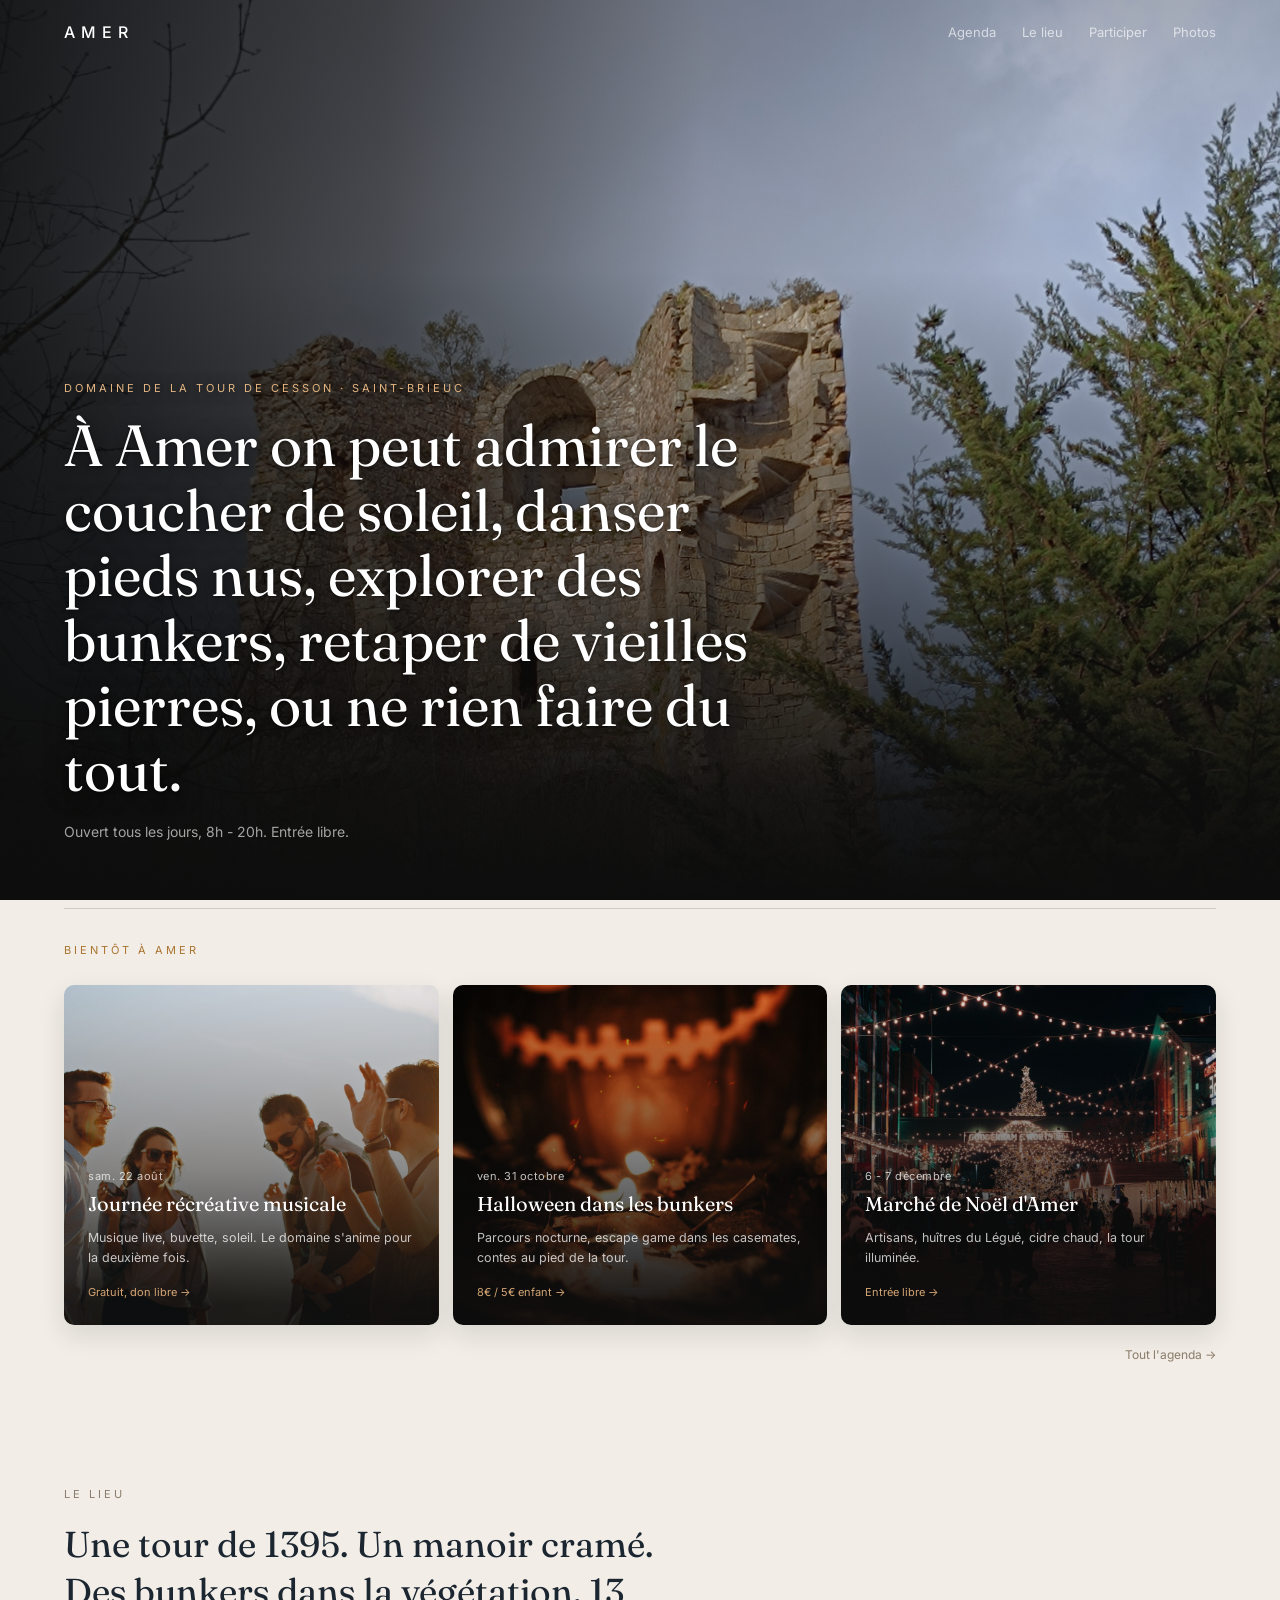
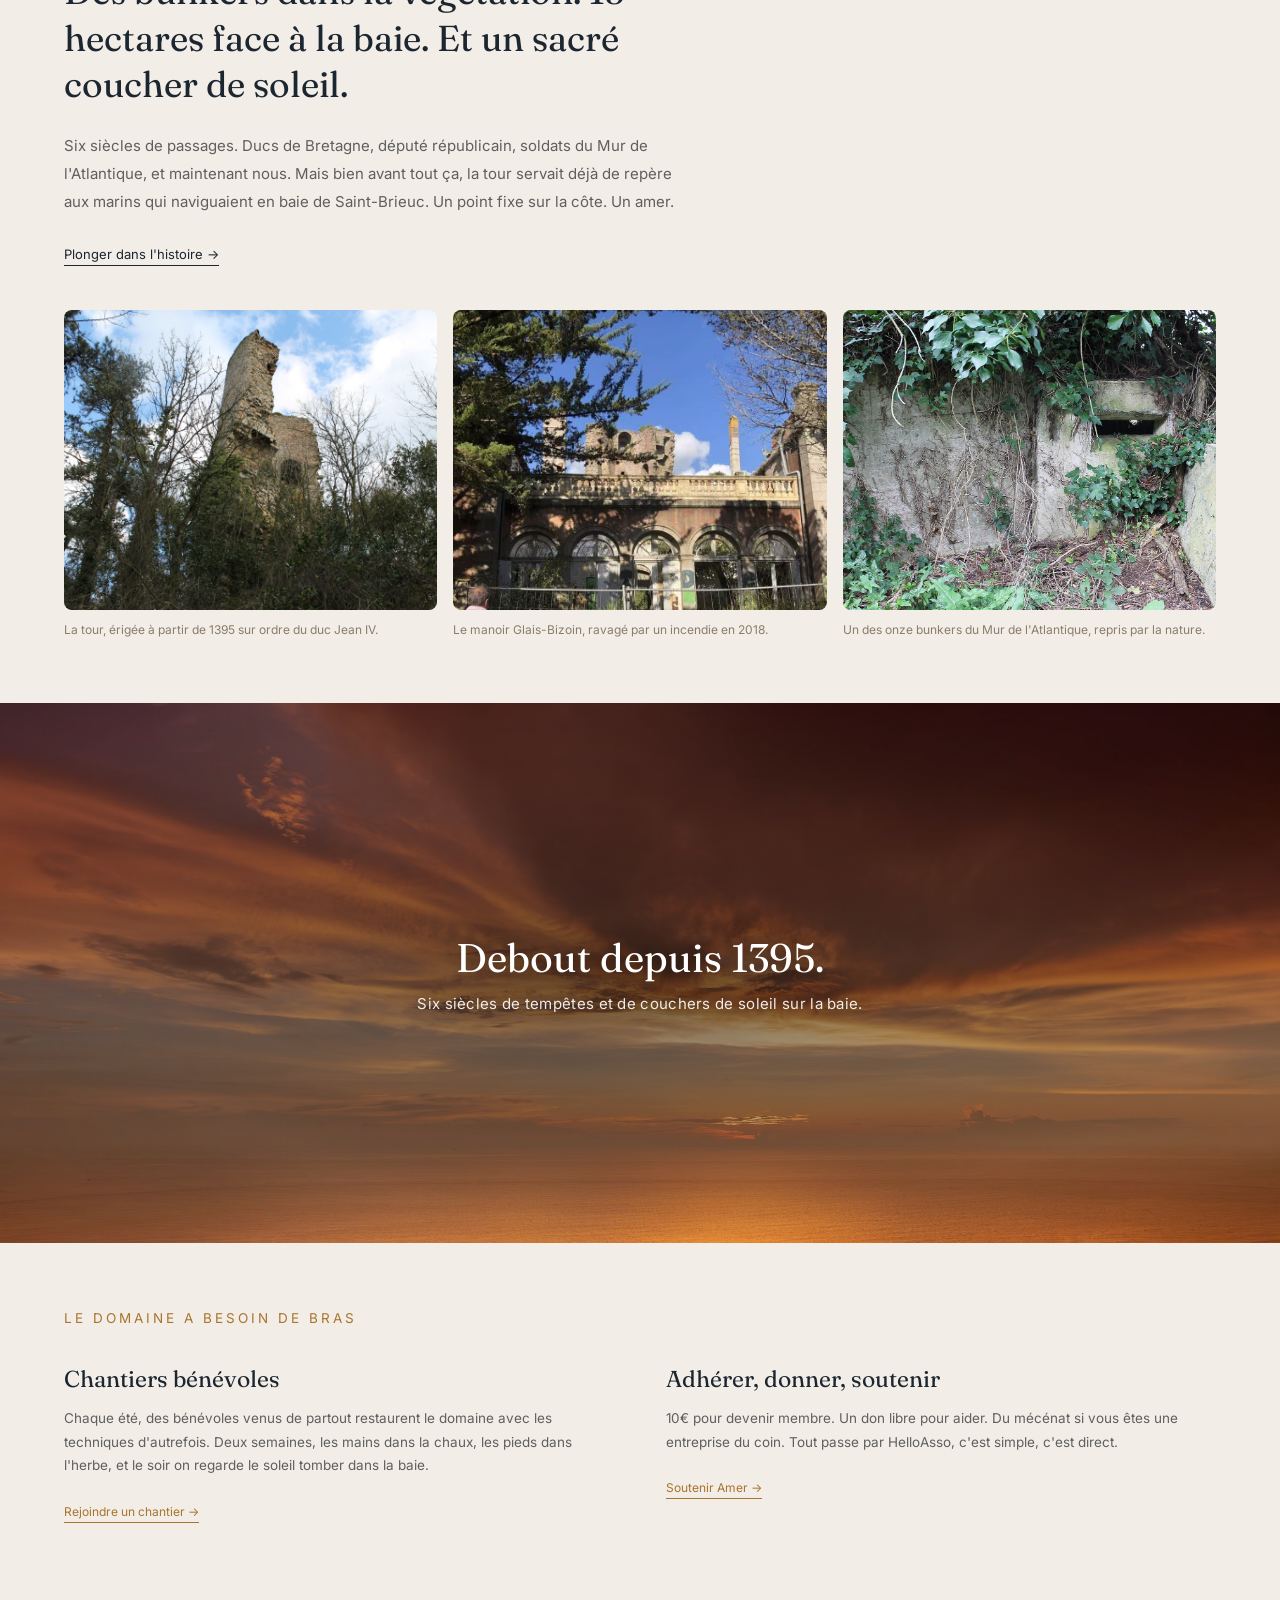
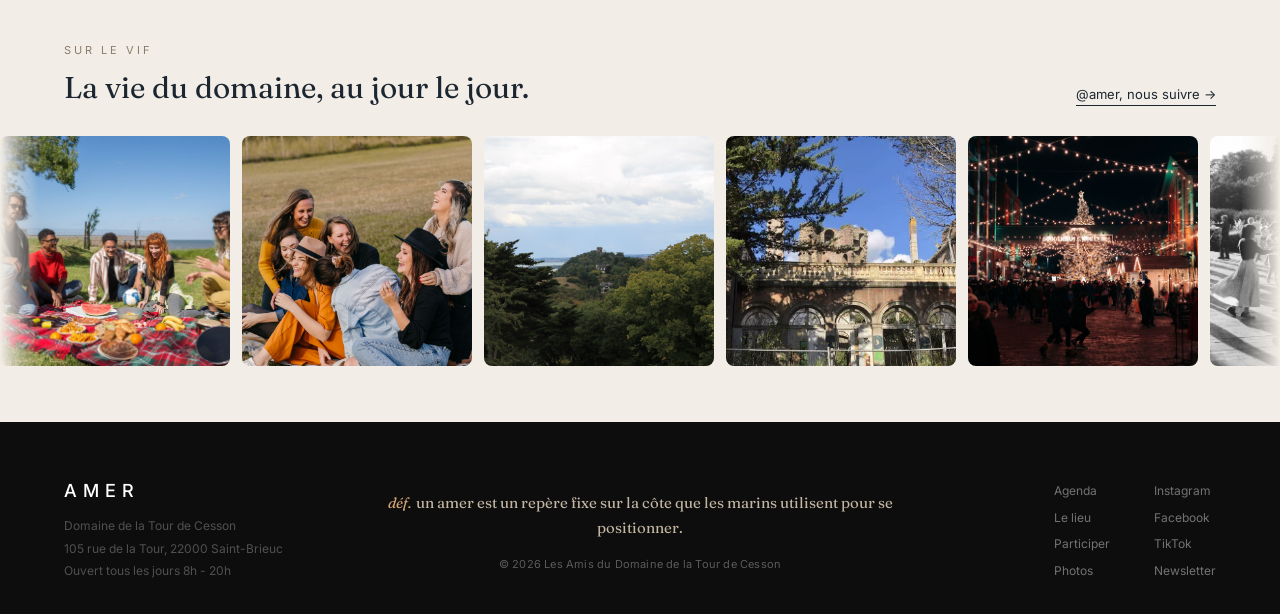
==== index.html @ a5d761ca "Ajoute les images manquantes et cale l'agenda sur des dates a venir (demo)" ====
<!DOCTYPE html>
<html lang="fr">
<head>
<meta charset="utf-8">
<meta name="viewport" content="width=device-width, initial-scale=1">
<title>AMER · Domaine de la Tour de Cesson, Saint-Brieuc</title>
<meta name="description" content="Une tour de 1395, un manoir cramé, des bunkers dans la végétation, 13 hectares face à la baie de Saint-Brieuc. Amer, un repère pour la baie.">
<link rel="icon" href="data:,">
<link rel="preconnect" href="https://fonts.googleapis.com">
<link rel="preconnect" href="https://fonts.gstatic.com" crossorigin>
<link href="https://fonts.googleapis.com/css2?family=Fraunces:ital,opsz,wght@0,9..144,300..600;1,9..144,300..400&family=Inter:wght@300;400;500;600&display=swap" rel="stylesheet">

<!--
  Maquette AMER, page d'accueil. V4 : direction plus lumineuse et accueillante.
  Hero et footer restent sombres pour garder le punch ; l'agenda et la section
  participer basculent en fond crème. Photos réchauffées (soleil, ciel bleu, gens).

  IMAGES DU LIEU : photos libres de Wikimedia Commons (categories "Tour de Cesson" /
  "Manoir de la Tour de Cesson"), majoritairement CC BY-SA. A crediter ou a remplacer
  par les photos propres de l'association pour la mise en production.
  Fichiers du lieu : cand07 (hero, tour au soleil), cand01 + teuf + bunker-ext
  (triptyque), cand-rohannech (vue du domaine, carrousel). Panorama : pano-c
  (Pexels, placeholder coucher de soleil, a remplacer par la vue drone du domaine).

  IMAGES D'AMBIANCE / GENS : photos Pexels (licence libre, usage commercial autorise,
  sans attribution obligatoire), PLACEHOLDERS a remplacer par les vraies photos du
  domaine (shoot du 19 juillet). fete-openair (journee musicale), pique-nique-baie +
  amis-ete (carrousel), halloween1 (citrouille), noel2 (marche de Noel).
-->

<style>
  :root{
    --font-sans:'Inter',system-ui,-apple-system,'Segoe UI',Roboto,sans-serif;
    --font-voice:'Fraunces','Iowan Old Style',Georgia,serif;
    --ink:#0D0D0D;
    --sand:#F2EDE6;
    --night:#1B2631;
    --amber:#D4A574;
    --amber-ink:#A9742F;   /* amber lisible sur fond clair */
    --stone:#8B7D6B;
  }
  *{box-sizing:border-box;}
  html{scroll-behavior:smooth;}
  body{
    margin:0;
    background:var(--ink);
    color:#fff;
    font-family:var(--font-sans);
    font-weight:400;
    -webkit-font-smoothing:antialiased;
    text-rendering:optimizeLegibility;
  }
  img{display:block;max-width:100%;}
  a{color:inherit;text-decoration:none;}
  .wrap{width:100%;}
  .eyebrow{font-size:11px;letter-spacing:3px;text-transform:uppercase;margin:0;}
  .voice{font-family:var(--font-voice);font-weight:400;}

  /* ---------- HERO ---------- */
  .hero{
    position:relative;
    min-height:100vh;
    min-height:100svh;
    display:flex;
    flex-direction:column;
    background-size:cover;
    background-position:center 35%;
    background-image:
      linear-gradient(to right, rgba(13,13,13,.9) 0%, rgba(13,13,13,.6) 30%, rgba(13,13,13,.12) 55%, rgba(13,13,13,0) 80%),
      linear-gradient(to bottom, rgba(13,13,13,.3) 0%, rgba(13,13,13,.1) 30%, rgba(13,13,13,.48) 62%, rgba(13,13,13,.92) 88%, #0D0D0D 100%),
      url('images/cand07.jpg');
  }
  .topbar{
    position:relative;z-index:3;
    display:flex;justify-content:space-between;align-items:center;
    padding:22px 5vw;width:100%;
  }
  .brand{font-size:16px;font-weight:500;letter-spacing:6px;color:#fff;}
  .topbar nav{display:flex;gap:26px;font-size:13px;}
  .topbar nav a{color:rgba(255,255,255,.65);transition:color .2s;}
  .topbar nav a:hover{color:#fff;}
  .hero-content{position:relative;z-index:3;margin-top:auto;width:100%;padding:0 5vw 60px;}
  .hero-content .inner{max-width:920px;margin:0;}
  .hero-content .eyebrow{color:#E3B582;margin-bottom:18px;text-shadow:0 1px 14px rgba(0,0,0,.75);}
  .hero-content h1{
    font-family:var(--font-voice);font-weight:400;
    font-size:clamp(30px,4.6vw,58px);line-height:1.12;
    margin:0 0 20px;max-width:760px;color:#fff;
    text-shadow:0 2px 22px rgba(0,0,0,.6), 0 1px 3px rgba(0,0,0,.45);
  }
  .hero-content .sub{font-size:14px;color:rgba(255,255,255,.62);margin:0;}

  /* ---------- ARROW ---------- */
  .arw{font-style:normal;}

  /* ---------- SECTIONS ---------- */
  section{padding:0;}
  .pad{padding:64px 5vw;}
  .lbl-amber{color:var(--amber-ink);}
  .lbl-stone{color:var(--stone);}

  /* ---------- EVENTS (fond crème) ---------- */
  .events{background:var(--sand);color:var(--night);padding:8px 5vw 60px;}
  .events .top{border-top:1px solid rgba(27,38,49,.16);padding-top:34px;margin-bottom:28px;}
  .events-grid{display:grid;grid-template-columns:repeat(3,1fr);gap:14px;}
  .ev{
    position:relative;min-height:340px;border-radius:10px;overflow:hidden;
    display:flex;flex-direction:column;justify-content:flex-end;
    padding:26px 24px;color:#fff;
    background-size:cover;background-position:center;
    box-shadow:0 10px 26px rgba(27,38,49,.12);
    transition:transform .45s cubic-bezier(.19,1,.22,1), box-shadow .45s;
  }
  .ev:hover{transform:translateY(-5px);box-shadow:0 20px 44px rgba(27,38,49,.28);}
  .ev .date{font-size:11px;color:rgba(255,255,255,.75);letter-spacing:.5px;}
  .ev h3{font-family:var(--font-voice);font-weight:400;font-size:20px;line-height:1.25;margin:8px 0 12px;}
  .ev p{font-size:12.5px;color:rgba(255,255,255,.75);line-height:1.65;margin:0 0 16px;}
  .ev .price{font-size:11px;color:var(--amber);}
  .events .more{text-align:right;margin-top:18px;}
  .events .more a{font-size:12px;color:var(--stone);transition:color .2s;}
  .events .more a:hover{color:var(--night);}

  /* ---------- LE LIEU ---------- */
  .lieu{background:var(--sand);color:var(--night);}
  .lieu .eyebrow{color:var(--stone);margin-bottom:20px;}
  .lieu h2{font-family:var(--font-voice);font-weight:400;font-size:clamp(24px,3.2vw,36px);line-height:1.3;margin:0 0 24px;max-width:640px;color:var(--night);}
  .lieu .lede{font-size:15px;color:#5f5f5f;line-height:1.85;margin:0 0 28px;max-width:620px;}
  .ink-link{display:inline-block;font-size:13px;color:var(--night);border-bottom:1px solid var(--night);padding-bottom:3px;transition:opacity .2s;}
  .ink-link:hover{opacity:.6;}
  .trip{display:grid;grid-template-columns:repeat(3,1fr);gap:16px;margin-top:44px;}
  .trip figure{margin:0;}
  .figframe{overflow:hidden;border-radius:8px;}
  .trip img{width:100%;height:300px;object-fit:cover;transition:transform .6s cubic-bezier(.19,1,.22,1);}
  .trip figure:hover img{transform:scale(1.04);}
  .trip figcaption{font-size:12px;color:var(--stone);margin-top:11px;line-height:1.5;}

  /* ---------- PANORAMA ---------- */
  .pano{position:relative;background:#10171d;margin:0;}
  .pano img{display:block;width:100%;height:clamp(300px,46vw,540px);object-fit:cover;object-position:center 50%;}
  .pano figcaption{
    position:absolute;inset:0;display:flex;flex-direction:column;
    align-items:center;justify-content:center;text-align:center;padding:24px;
    background:radial-gradient(ellipse at center, rgba(13,13,13,.55) 0%, rgba(13,13,13,.22) 55%, rgba(13,13,13,0) 82%);
  }
  .pano figcaption .big{
    font-family:var(--font-voice);font-weight:400;
    font-size:clamp(22px,3.4vw,40px);color:#fff;margin:0;line-height:1.2;
    text-shadow:0 2px 26px rgba(0,0,0,.7);
  }
  .pano figcaption .small{
    font-size:clamp(12px,1.5vw,15px);color:rgba(255,255,255,.9);margin:12px 0 0;
    letter-spacing:.3px;text-shadow:0 1px 14px rgba(0,0,0,.75);
  }

  /* ---------- PARTICIPER (fond crème) ---------- */
  .participer{
    background:var(--sand);
    color:var(--night);
  }
  .participer .eyebrow{color:var(--amber-ink);margin-bottom:8px;}
  .participer-grid{display:grid;grid-template-columns:1fr 1fr;gap:52px;margin-top:34px;}
  .participer h3{font-family:var(--font-voice);font-weight:400;font-size:23px;margin:0 0 14px;color:var(--night);}
  .participer p{font-size:13.5px;color:#5f5f5f;line-height:1.75;margin:0 0 22px;}
  .amber-link{display:inline-block;font-size:12px;color:var(--amber-ink);border-bottom:1px solid var(--amber-ink);padding-bottom:3px;transition:opacity .2s;}
  .amber-link:hover{opacity:.65;}

  /* ---------- INSTAGRAM (carrousel infini) ---------- */
  .insta{background:var(--sand);color:var(--night);padding:56px 0;overflow:hidden;}
  .insta-head{display:flex;justify-content:space-between;align-items:flex-end;gap:20px;flex-wrap:wrap;margin-bottom:30px;padding:0 5vw;}
  .insta-head .eyebrow{color:var(--stone);margin-bottom:12px;}
  .insta-head h2{font-family:var(--font-voice);font-weight:400;font-size:clamp(22px,2.8vw,30px);line-height:1.25;margin:0;color:var(--night);max-width:520px;}
  .insta-head a{font-size:13px;color:var(--night);border-bottom:1px solid var(--night);padding-bottom:3px;white-space:nowrap;transition:opacity .2s;}
  .insta-head a:hover{opacity:.6;}
  .insta-marquee{
    width:100%;overflow:hidden;
    -webkit-mask-image:linear-gradient(to right, transparent 0, #000 3%, #000 97%, transparent 100%);
    mask-image:linear-gradient(to right, transparent 0, #000 3%, #000 97%, transparent 100%);
  }
  .insta-track{display:flex;width:max-content;will-change:transform;animation:insta-scroll 55s linear infinite;}
  .insta-track a{position:relative;flex:0 0 auto;width:230px;height:230px;margin-right:12px;overflow:hidden;border-radius:8px;display:block;}
  .insta-track img{width:100%;height:100%;object-fit:cover;display:block;}
  @keyframes insta-scroll{ from{transform:translateX(0);} to{transform:translateX(-50%);} }
  @media(prefers-reduced-motion:reduce){ .insta-track{animation:none;} }
  @media(max-width:560px){
    .insta{padding:44px 0;}
    .insta-head{padding:0 22px;}
    .insta-track a{width:160px;height:160px;margin-right:8px;}
  }

  /* ---------- FOOTER ---------- */
  .foot{background:var(--ink);padding:56px 5vw 30px;}
  .foot-cols{display:grid;grid-template-columns:1fr auto 1fr;gap:48px;align-items:center;}
  .foot .brand{font-size:18px;}
  .foot .addr{font-size:12px;color:rgba(255,255,255,.28);margin:14px 0 0;line-height:1.85;}
  .foot-center{text-align:center;max-width:540px;justify-self:center;}
  .foot-def{font-family:var(--font-voice);font-size:15px;line-height:1.65;color:#C2B5A2;margin:0;}
  .foot-def .def-tag{color:var(--amber);font-style:italic;margin-right:5px;}
  .foot-copy{font-size:11px;color:rgba(255,255,255,.32);margin:16px 0 0;letter-spacing:.2px;}
  .foot-right{display:flex;gap:44px;justify-content:flex-end;font-size:12px;}
  .foot-right a{display:block;color:rgba(255,255,255,.42);line-height:2.2;transition:color .2s;}
  .foot-right a:hover{color:#fff;}
  @media(max-width:820px){
    .foot-cols{grid-template-columns:1fr;gap:30px;justify-items:center;text-align:center;}
    .foot-right{justify-content:center;}
  }

  /* ---------- RESPONSIVE ---------- */
  @media(max-width:820px){
    .events-grid,.trip,.participer-grid{grid-template-columns:1fr;}
    .participer-grid{gap:38px;}
    .trip img{height:220px;}
    .topbar nav{gap:16px;font-size:12px;}
  }
  @media(max-width:560px){
    .pad{padding:48px 22px;}
    .events,.journal,.foot,.hero-content{padding-left:22px;padding-right:22px;}
    .topbar{padding:18px 22px;}
    .topbar nav{display:none;}
    .foot .legal{flex-direction:column;gap:8px;}
  }
</style>
</head>

<body>

<!-- ============ HERO ============ -->
<header class="hero">
  <div class="topbar">
    <span class="brand">AMER</span>
    <nav>
      <a href="#agenda">Agenda</a>
      <a href="#lieu">Le lieu</a>
      <a href="#participer">Participer</a>
      <a href="#instagram">Photos</a>
    </nav>
  </div>
  <div class="hero-content">
    <div class="inner">
      <p class="eyebrow">Domaine de la Tour de Cesson · Saint-Brieuc</p>
      <h1>À Amer on peut admirer le coucher de soleil, danser pieds nus, explorer des bunkers, retaper de vieilles pierres, ou ne rien faire du tout.</h1>
      <p class="sub">Ouvert tous les jours, 8h - 20h. Entrée libre.</p>
    </div>
  </div>
</header>

<!-- ============ BIENTÔT / AGENDA ============ -->
<section class="events" id="agenda">
  <div class="wrap">
    <div class="top">
      <p class="eyebrow lbl-amber">Bientôt à Amer</p>
    </div>
    <div class="events-grid">

      <a class="ev" href="#" style="background-image:linear-gradient(to top, rgba(13,13,13,.9) 6%, rgba(13,13,13,.48) 46%, rgba(13,13,13,.08) 100%), url('images/fete-openair.jpg');">
        <span class="date">sam. 22 août</span>
        <h3>Journée récréative musicale</h3>
        <p>Musique live, buvette, soleil. Le domaine s'anime pour la deuxième fois.</p>
        <span class="price">Gratuit, don libre <i class="arw">&rarr;</i></span>
      </a>

      <a class="ev" href="#" style="background-image:linear-gradient(to top, rgba(13,13,13,.93) 8%, rgba(13,13,13,.55) 48%, rgba(13,13,13,.18) 100%), url('images/halloween1.jpg');">
        <span class="date">ven. 31 octobre</span>
        <h3>Halloween dans les bunkers</h3>
        <p>Parcours nocturne, escape game dans les casemates, contes au pied de la tour.</p>
        <span class="price">8€ / 5€ enfant <i class="arw">&rarr;</i></span>
      </a>

      <a class="ev" href="#" style="background-image:linear-gradient(to top, rgba(13,13,13,.92) 8%, rgba(13,13,13,.55) 48%, rgba(13,13,13,.12) 100%), url('images/noel2.jpg');">
        <span class="date">6 - 7 décembre</span>
        <h3>Marché de Noël d'Amer</h3>
        <p>Artisans, huîtres du Légué, cidre chaud, la tour illuminée.</p>
        <span class="price">Entrée libre <i class="arw">&rarr;</i></span>
      </a>

    </div>
    <div class="more"><a href="#">Tout l'agenda <i class="arw">&rarr;</i></a></div>
  </div>
</section>

<!-- ============ LE LIEU ============ -->
<section class="lieu pad" id="lieu">
  <div class="wrap">
    <p class="eyebrow">Le lieu</p>
    <h2 class="voice">Une tour de 1395. Un manoir cramé. Des bunkers dans la végétation. 13 hectares face à la baie. Et un sacré coucher de soleil.</h2>
    <p class="lede">Six siècles de passages. Ducs de Bretagne, député républicain, soldats du Mur de l'Atlantique, et maintenant nous. Mais bien avant tout ça, la tour servait déjà de repère aux marins qui naviguaient en baie de Saint-Brieuc. Un point fixe sur la côte. Un amer.</p>
    <a class="ink-link" href="#">Plonger dans l'histoire <i class="arw">&rarr;</i></a>

    <div class="trip">
      <figure>
        <div class="figframe"><img src="images/cand01.jpg" alt="La tour de Cesson, donjon en ruines construit à partir de 1395, sous un ciel bleu"></div>
        <figcaption>La tour, érigée à partir de 1395 sur ordre du duc Jean IV.</figcaption>
      </figure>
      <figure>
        <div class="figframe"><img src="images/teuf.jpg" alt="Le manoir Glais-Bizoin en ruines après l'incendie de 2018, sous le soleil"></div>
        <figcaption>Le manoir Glais-Bizoin, ravagé par un incendie en 2018.</figcaption>
      </figure>
      <figure>
        <div class="figframe"><img src="images/bunker-ext.jpg" alt="Un des onze bunkers du Mur de l'Atlantique, envahi par le lierre"></div>
        <figcaption>Un des onze bunkers du Mur de l'Atlantique, repris par la nature.</figcaption>
      </figure>
    </div>
  </div>
</section>

<!-- ============ PANORAMA ============ -->
<figure class="pano">
  <img src="images/pano-c.jpg" alt="Coucher de soleil sur la baie de Saint-Brieuc, vue depuis le domaine de la Tour de Cesson">
  <figcaption>
    <p class="big">Debout depuis 1395.</p>
    <p class="small">Six siècles de tempêtes et de couchers de soleil sur la baie.</p>
  </figcaption>
</figure>

<!-- ============ PARTICIPER ============ -->
<section class="participer pad" id="participer">
  <div class="wrap">
    <p class="eyebrow">Le domaine a besoin de bras</p>
    <div class="participer-grid">
      <div>
        <h3>Chantiers bénévoles</h3>
        <p>Chaque été, des bénévoles venus de partout restaurent le domaine avec les techniques d'autrefois. Deux semaines, les mains dans la chaux, les pieds dans l'herbe, et le soir on regarde le soleil tomber dans la baie.</p>
        <a class="amber-link" href="#">Rejoindre un chantier <i class="arw">&rarr;</i></a>
      </div>
      <div>
        <h3>Adhérer, donner, soutenir</h3>
        <p>10€ pour devenir membre. Un don libre pour aider. Du mécénat si vous êtes une entreprise du coin. Tout passe par HelloAsso, c'est simple, c'est direct.</p>
        <a class="amber-link" href="#">Soutenir Amer <i class="arw">&rarr;</i></a>
      </div>
    </div>
  </div>
</section>

<!-- ============ INSTAGRAM (carrousel infini) ============ -->
<section class="insta" id="instagram">
  <div class="insta-head">
    <div>
      <p class="eyebrow">Sur le vif</p>
      <h2>La vie du domaine, au jour le jour.</h2>
    </div>
    <a href="https://www.instagram.com/amer">@amer, nous suivre <i class="arw">&rarr;</i></a>
  </div>
  <div class="insta-marquee">
    <div class="insta-track">
      <!-- jeu 1 -->
      <a href="https://www.instagram.com/amer"><img src="images/pique-nique-baie.jpg" alt="Pique-nique musical face à la baie"></a>
      <a href="https://www.instagram.com/amer"><img src="images/amis-ete.jpg" alt="Retrouvailles au soleil sur le domaine"></a>
      <a href="https://www.instagram.com/amer"><img src="images/cand-rohannech.jpg" alt="Le domaine et la tour au-dessus de la baie"></a>
      <a href="https://www.instagram.com/amer"><img src="images/teuf.jpg" alt="Le manoir sous le ciel bleu"></a>
      <a href="https://www.instagram.com/amer"><img src="images/noel2.jpg" alt="Marché de Noël"></a>
      <a href="https://www.instagram.com/amer"><img src="images/openair4.jpg" alt="Bal en plein air"></a>
      <a href="https://www.instagram.com/amer"><img src="images/tour-a.jpg" alt="La tour de Cesson"></a>
      <a href="https://www.instagram.com/amer"><img src="images/bunker-int.jpg" alt="Intérieur d'un bunker"></a>
      <a href="https://www.instagram.com/amer"><img src="images/halloween1.jpg" alt="Halloween au domaine"></a>
      <!-- jeu 2 : copie pour la boucle continue -->
      <a href="https://www.instagram.com/amer" aria-hidden="true" tabindex="-1"><img src="images/pique-nique-baie.jpg" alt=""></a>
      <a href="https://www.instagram.com/amer" aria-hidden="true" tabindex="-1"><img src="images/amis-ete.jpg" alt=""></a>
      <a href="https://www.instagram.com/amer" aria-hidden="true" tabindex="-1"><img src="images/cand-rohannech.jpg" alt=""></a>
      <a href="https://www.instagram.com/amer" aria-hidden="true" tabindex="-1"><img src="images/teuf.jpg" alt=""></a>
      <a href="https://www.instagram.com/amer" aria-hidden="true" tabindex="-1"><img src="images/noel2.jpg" alt=""></a>
      <a href="https://www.instagram.com/amer" aria-hidden="true" tabindex="-1"><img src="images/openair4.jpg" alt=""></a>
      <a href="https://www.instagram.com/amer" aria-hidden="true" tabindex="-1"><img src="images/tour-a.jpg" alt=""></a>
      <a href="https://www.instagram.com/amer" aria-hidden="true" tabindex="-1"><img src="images/bunker-int.jpg" alt=""></a>
      <a href="https://www.instagram.com/amer" aria-hidden="true" tabindex="-1"><img src="images/halloween1.jpg" alt=""></a>
    </div>
  </div>
</section>

<!-- ============ FOOTER ============ -->
<footer class="foot">
  <div class="foot-cols">
    <div class="foot-left">
      <span class="brand">AMER</span>
      <p class="addr">Domaine de la Tour de Cesson<br>105 rue de la Tour, 22000 Saint-Brieuc<br>Ouvert tous les jours 8h - 20h</p>
    </div>
    <div class="foot-center">
      <p class="foot-def"><span class="def-tag">déf.</span>un amer est un repère fixe sur la côte que les marins utilisent pour se positionner.</p>
      <p class="foot-copy">© 2026 Les Amis du Domaine de la Tour de Cesson</p>
    </div>
    <div class="foot-right">
      <div>
        <a href="#agenda">Agenda</a>
        <a href="#lieu">Le lieu</a>
        <a href="#participer">Participer</a>
        <a href="#instagram">Photos</a>
      </div>
      <div>
        <a href="https://www.instagram.com/amer">Instagram</a>
        <a href="#">Facebook</a>
        <a href="#">TikTok</a>
        <a href="#">Newsletter</a>
      </div>
    </div>
  </div>
</footer>

</body>
</html>
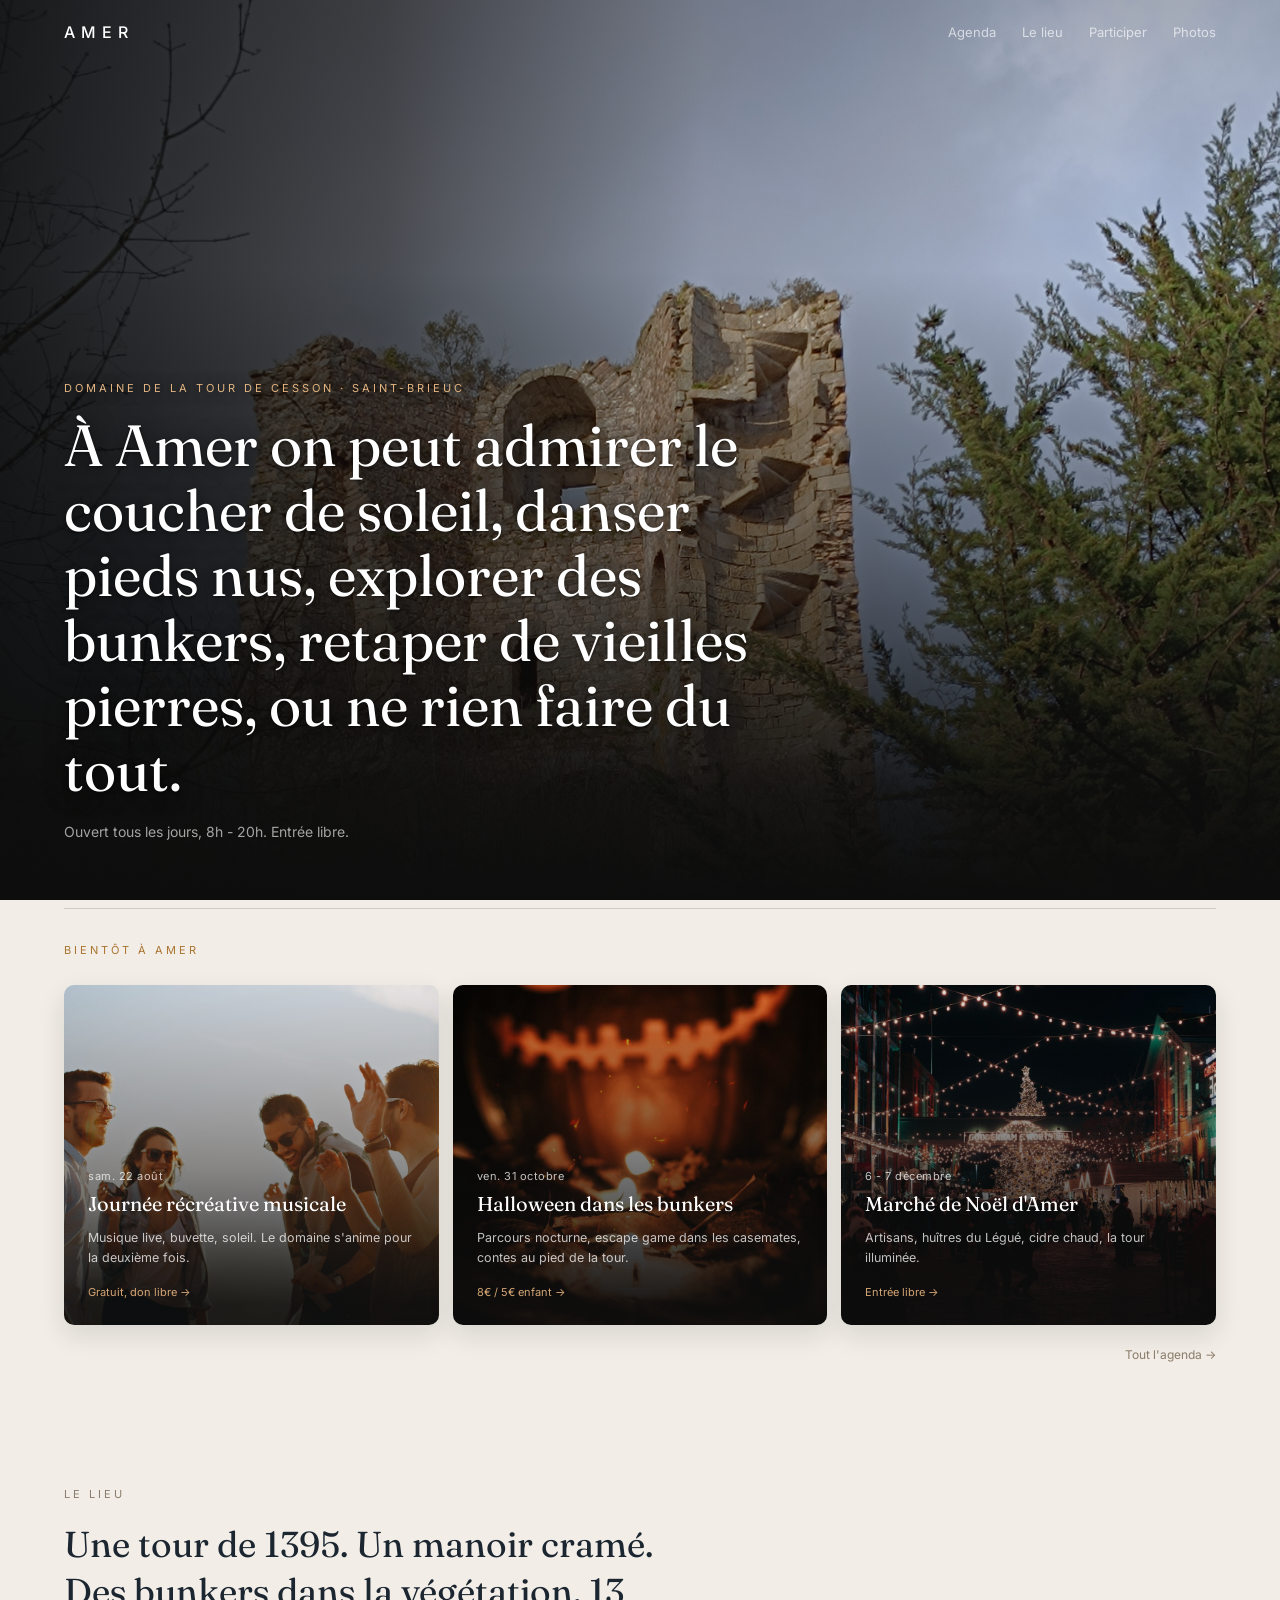
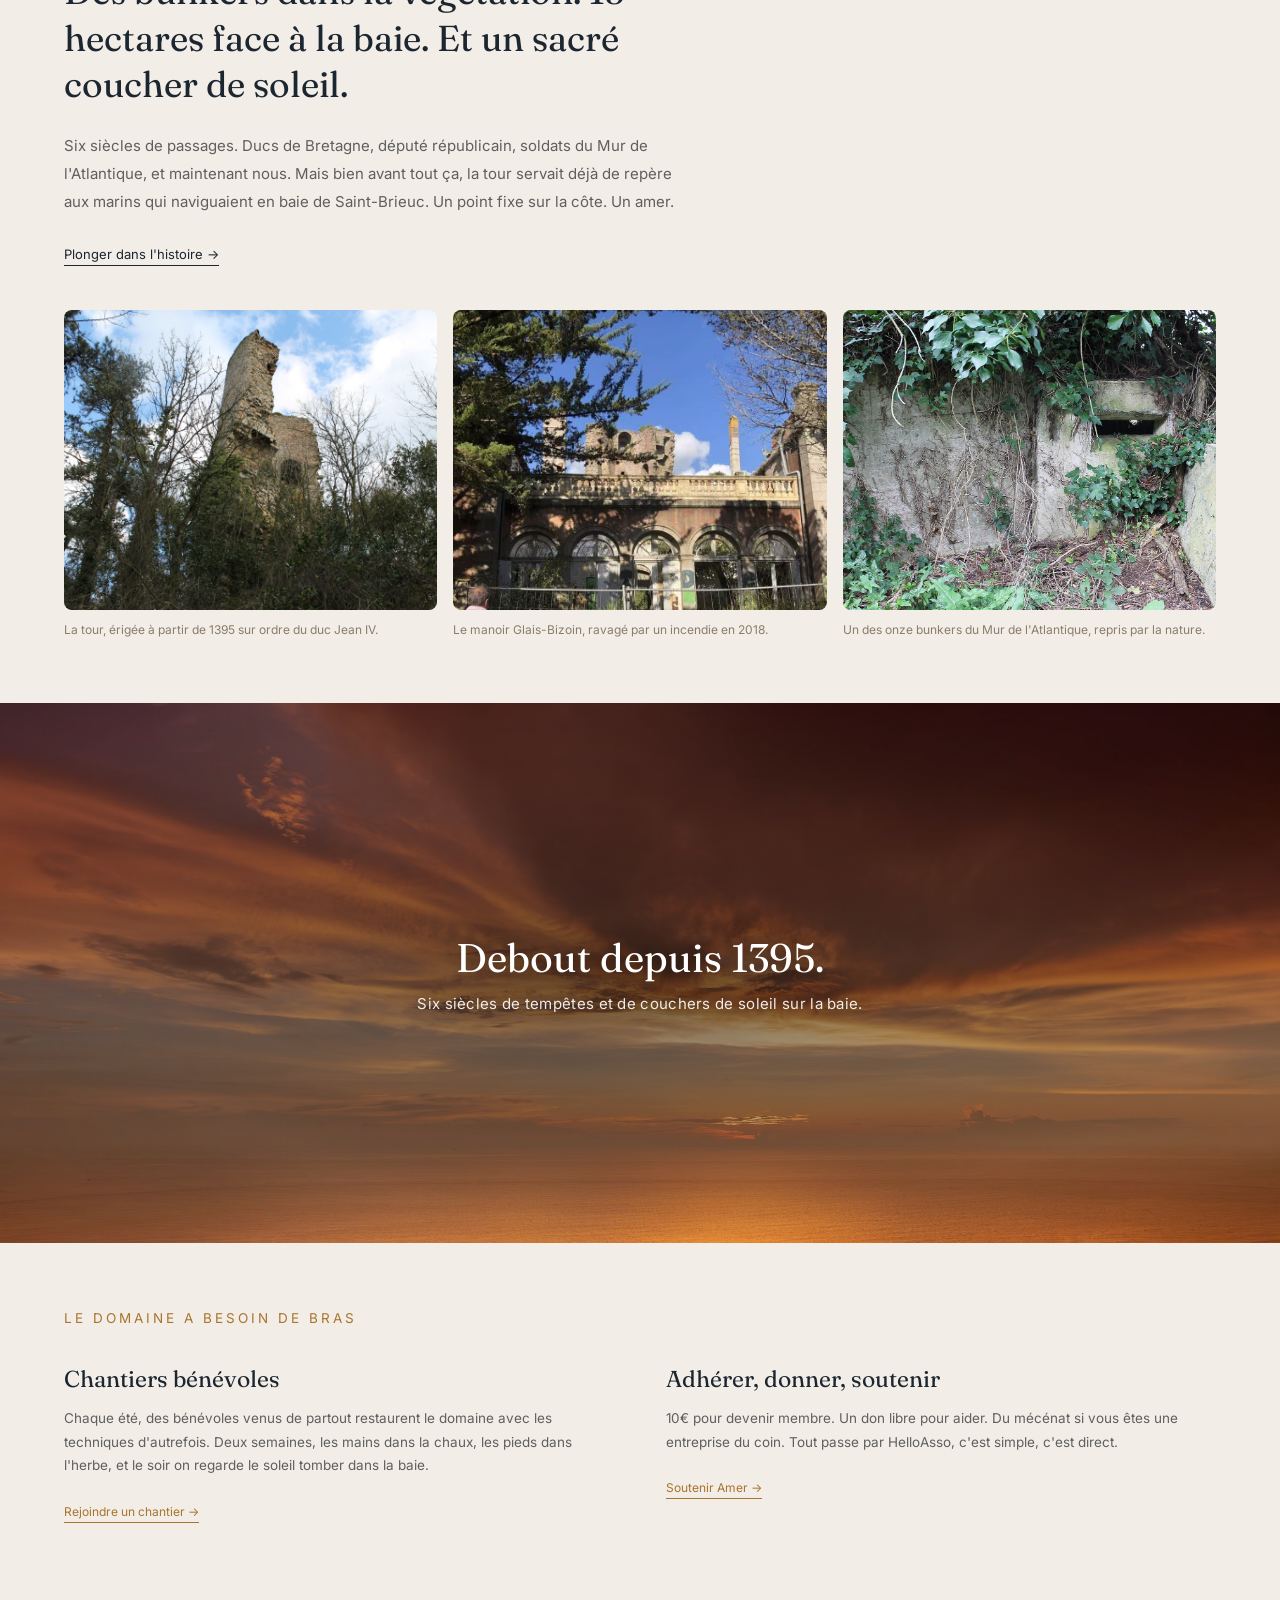
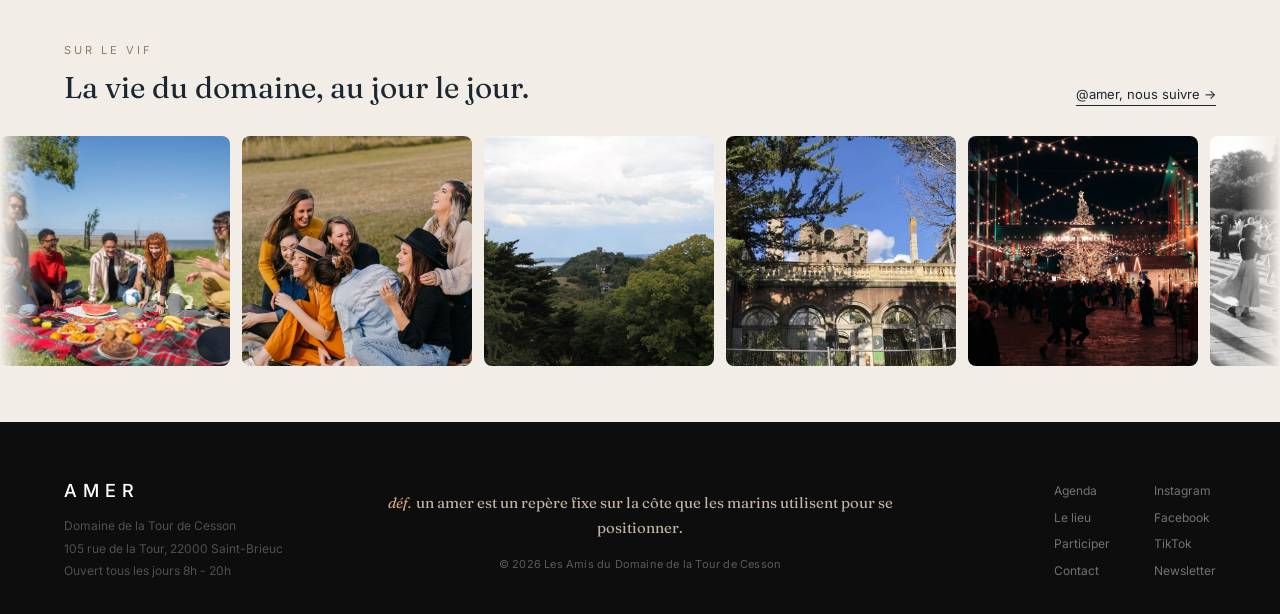
==== commit a081f3aa: "Ajoute les pages Agenda, Le lieu, Participer et Contact (maquette) Pages HTML completes calees sur l" ====
--- a/index.html
+++ b/index.html
@@ -228,9 +228,9 @@
   <div class="topbar">
     <span class="brand">AMER</span>
     <nav>
-      <a href="#agenda">Agenda</a>
-      <a href="#lieu">Le lieu</a>
-      <a href="#participer">Participer</a>
+      <a href="amer_page_agenda.html">Agenda</a>
+      <a href="amer_page_le_lieu.html">Le lieu</a>
+      <a href="amer_page_participer.html">Participer</a>
       <a href="#instagram">Photos</a>
     </nav>
   </div>
@@ -251,21 +251,21 @@
     </div>
     <div class="events-grid">
 
-      <a class="ev" href="#" style="background-image:linear-gradient(to top, rgba(13,13,13,.9) 6%, rgba(13,13,13,.48) 46%, rgba(13,13,13,.08) 100%), url('images/fete-openair.jpg');">
+      <a class="ev" href="amer_page_agenda.html" style="background-image:linear-gradient(to top, rgba(13,13,13,.9) 6%, rgba(13,13,13,.48) 46%, rgba(13,13,13,.08) 100%), url('images/fete-openair.jpg');">
         <span class="date">sam. 22 août</span>
         <h3>Journée récréative musicale</h3>
         <p>Musique live, buvette, soleil. Le domaine s'anime pour la deuxième fois.</p>
         <span class="price">Gratuit, don libre <i class="arw">&rarr;</i></span>
       </a>
 
-      <a class="ev" href="#" style="background-image:linear-gradient(to top, rgba(13,13,13,.93) 8%, rgba(13,13,13,.55) 48%, rgba(13,13,13,.18) 100%), url('images/halloween1.jpg');">
+      <a class="ev" href="amer_page_agenda.html" style="background-image:linear-gradient(to top, rgba(13,13,13,.93) 8%, rgba(13,13,13,.55) 48%, rgba(13,13,13,.18) 100%), url('images/halloween1.jpg');">
         <span class="date">ven. 31 octobre</span>
         <h3>Halloween dans les bunkers</h3>
         <p>Parcours nocturne, escape game dans les casemates, contes au pied de la tour.</p>
         <span class="price">8€ / 5€ enfant <i class="arw">&rarr;</i></span>
       </a>
 
-      <a class="ev" href="#" style="background-image:linear-gradient(to top, rgba(13,13,13,.92) 8%, rgba(13,13,13,.55) 48%, rgba(13,13,13,.12) 100%), url('images/noel2.jpg');">
+      <a class="ev" href="amer_page_agenda.html" style="background-image:linear-gradient(to top, rgba(13,13,13,.92) 8%, rgba(13,13,13,.55) 48%, rgba(13,13,13,.12) 100%), url('images/noel2.jpg');">
         <span class="date">6 - 7 décembre</span>
         <h3>Marché de Noël d'Amer</h3>
         <p>Artisans, huîtres du Légué, cidre chaud, la tour illuminée.</p>
@@ -273,7 +273,7 @@
       </a>
 
     </div>
-    <div class="more"><a href="#">Tout l'agenda <i class="arw">&rarr;</i></a></div>
+    <div class="more"><a href="amer_page_agenda.html">Tout l'agenda <i class="arw">&rarr;</i></a></div>
   </div>
 </section>
 
@@ -283,7 +283,7 @@
     <p class="eyebrow">Le lieu</p>
     <h2 class="voice">Une tour de 1395. Un manoir cramé. Des bunkers dans la végétation. 13 hectares face à la baie. Et un sacré coucher de soleil.</h2>
     <p class="lede">Six siècles de passages. Ducs de Bretagne, député républicain, soldats du Mur de l'Atlantique, et maintenant nous. Mais bien avant tout ça, la tour servait déjà de repère aux marins qui naviguaient en baie de Saint-Brieuc. Un point fixe sur la côte. Un amer.</p>
-    <a class="ink-link" href="#">Plonger dans l'histoire <i class="arw">&rarr;</i></a>
+    <a class="ink-link" href="amer_page_le_lieu.html">Plonger dans l'histoire <i class="arw">&rarr;</i></a>
 
     <div class="trip">
       <figure>
@@ -319,12 +319,12 @@
       <div>
         <h3>Chantiers bénévoles</h3>
         <p>Chaque été, des bénévoles venus de partout restaurent le domaine avec les techniques d'autrefois. Deux semaines, les mains dans la chaux, les pieds dans l'herbe, et le soir on regarde le soleil tomber dans la baie.</p>
-        <a class="amber-link" href="#">Rejoindre un chantier <i class="arw">&rarr;</i></a>
+        <a class="amber-link" href="amer_page_participer.html">Rejoindre un chantier <i class="arw">&rarr;</i></a>
       </div>
       <div>
         <h3>Adhérer, donner, soutenir</h3>
         <p>10€ pour devenir membre. Un don libre pour aider. Du mécénat si vous êtes une entreprise du coin. Tout passe par HelloAsso, c'est simple, c'est direct.</p>
-        <a class="amber-link" href="#">Soutenir Amer <i class="arw">&rarr;</i></a>
+        <a class="amber-link" href="amer_page_participer.html">Soutenir Amer <i class="arw">&rarr;</i></a>
       </div>
     </div>
   </div>
@@ -378,10 +378,10 @@
     </div>
     <div class="foot-right">
       <div>
-        <a href="#agenda">Agenda</a>
-        <a href="#lieu">Le lieu</a>
-        <a href="#participer">Participer</a>
-        <a href="#instagram">Photos</a>
+        <a href="amer_page_agenda.html">Agenda</a>
+        <a href="amer_page_le_lieu.html">Le lieu</a>
+        <a href="amer_page_participer.html">Participer</a>
+        <a href="amer_page_contact.html">Contact</a>
       </div>
       <div>
         <a href="https://www.instagram.com/amer">Instagram</a>
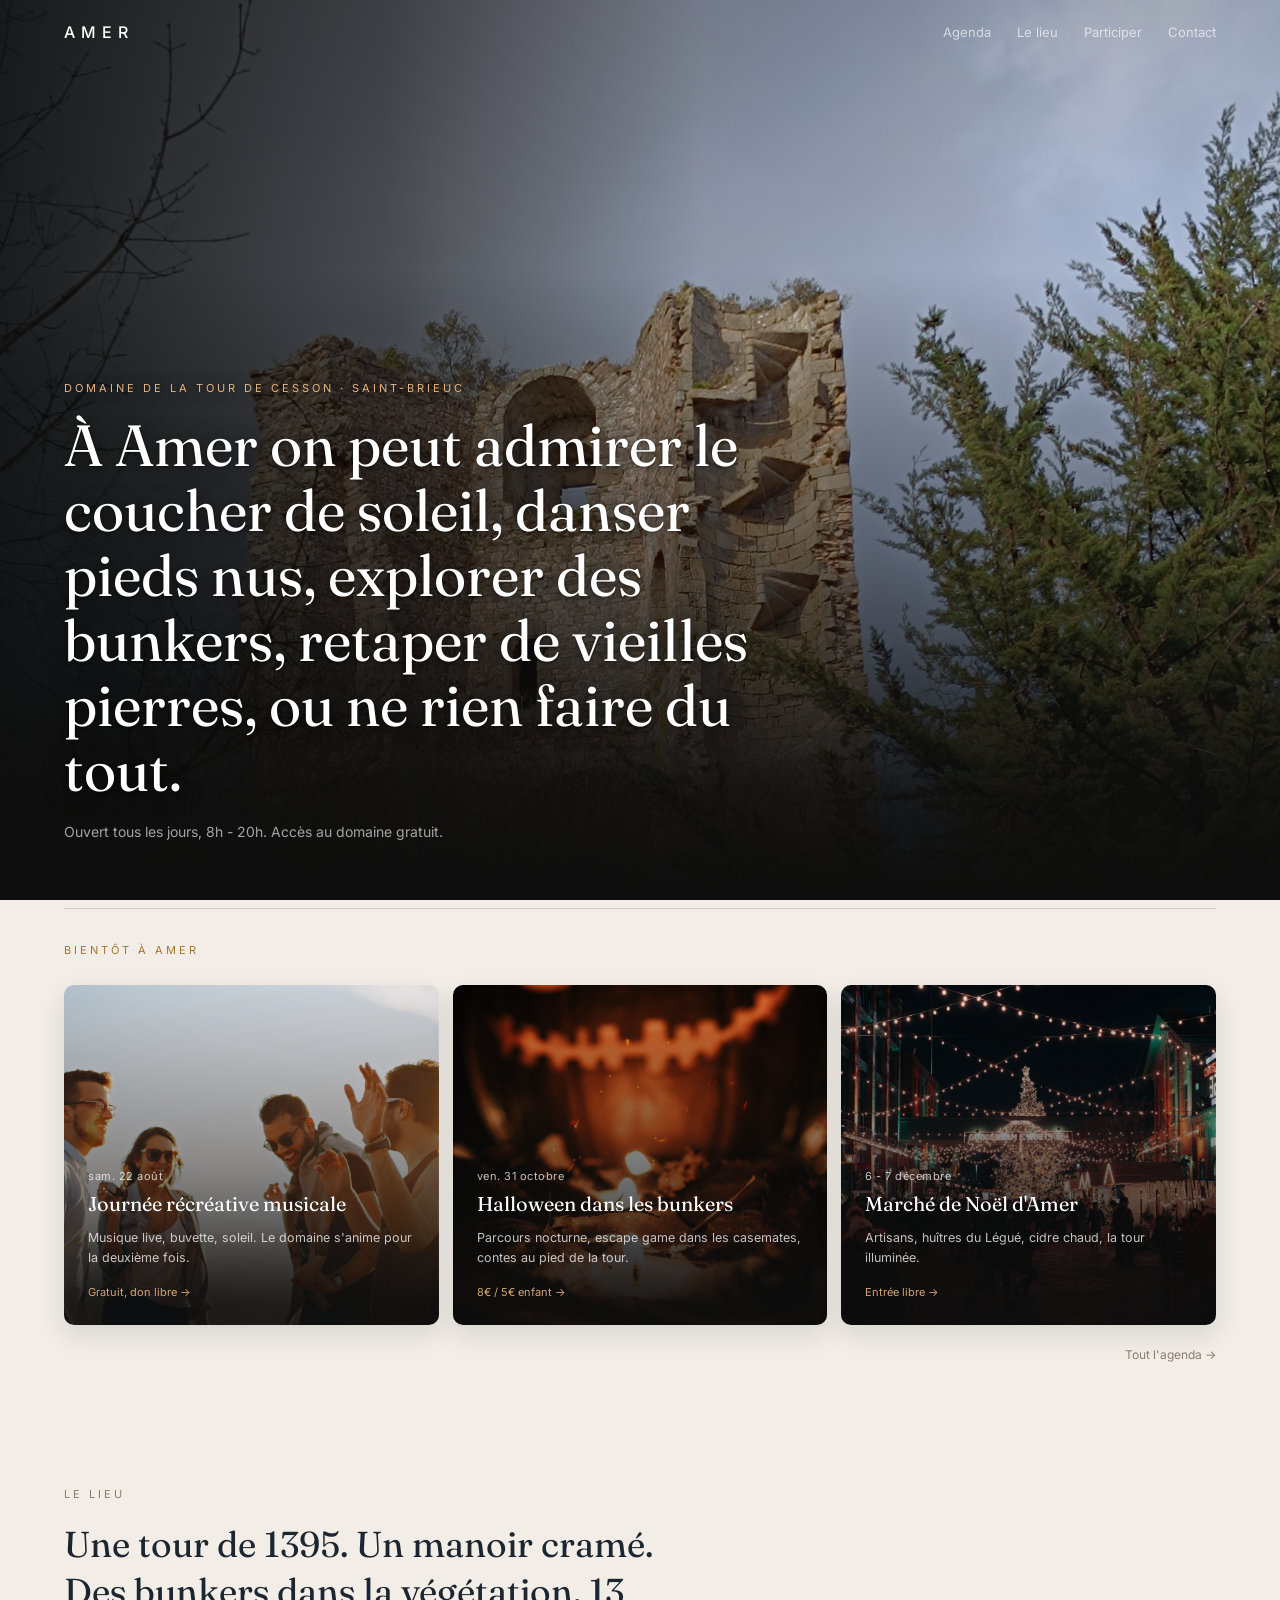
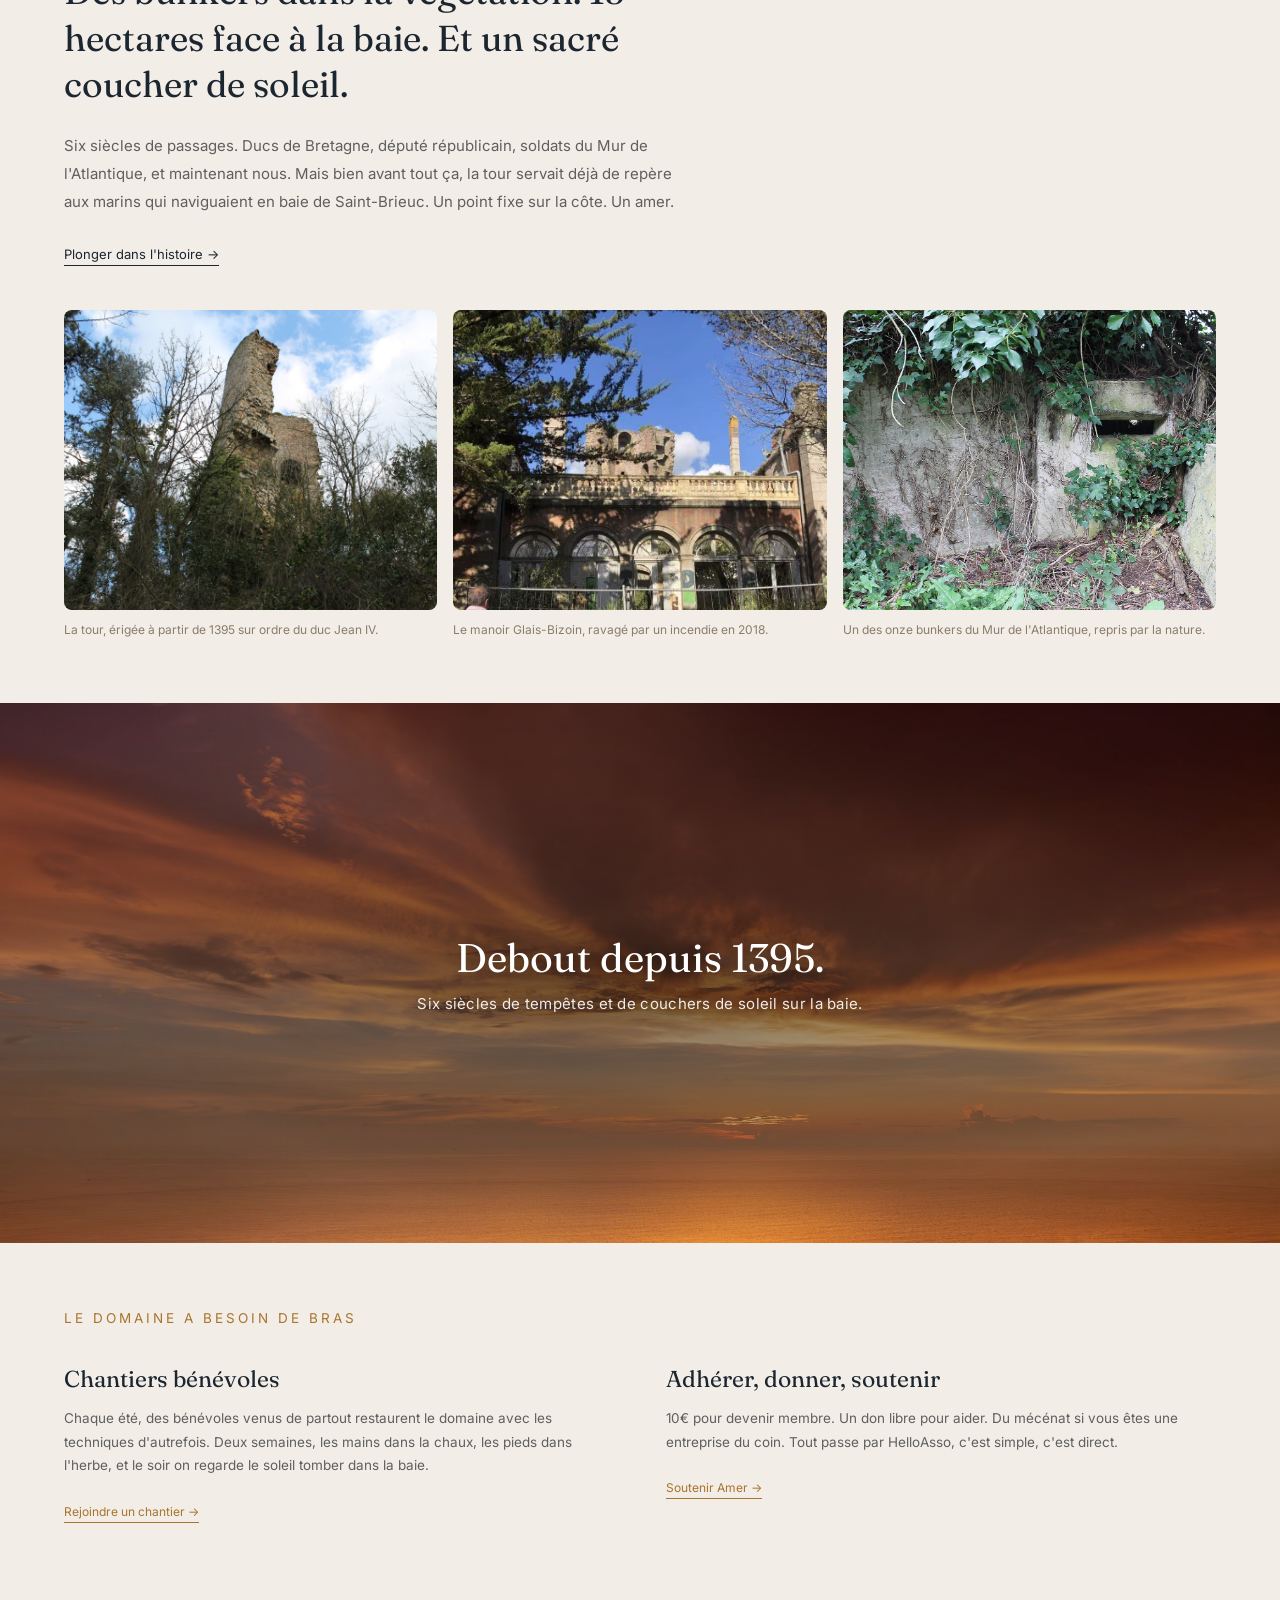
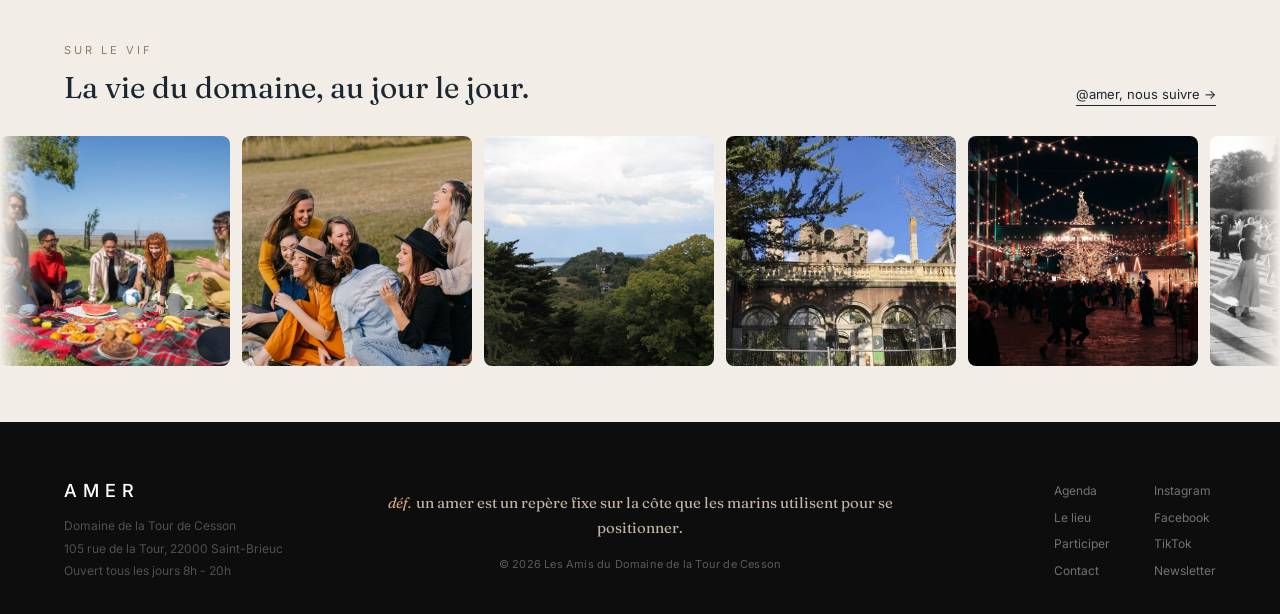
==== commit a0b70b7b: "Nav Contact a la place de Photos + clarifie l'acces gratuit - Onglet Contact dans la nav de toutes l" ====
--- a/index.html
+++ b/index.html
@@ -231,14 +231,14 @@
       <a href="amer_page_agenda.html">Agenda</a>
       <a href="amer_page_le_lieu.html">Le lieu</a>
       <a href="amer_page_participer.html">Participer</a>
-      <a href="#instagram">Photos</a>
+      <a href="amer_page_contact.html">Contact</a>
     </nav>
   </div>
   <div class="hero-content">
     <div class="inner">
       <p class="eyebrow">Domaine de la Tour de Cesson · Saint-Brieuc</p>
       <h1>À Amer on peut admirer le coucher de soleil, danser pieds nus, explorer des bunkers, retaper de vieilles pierres, ou ne rien faire du tout.</h1>
-      <p class="sub">Ouvert tous les jours, 8h - 20h. Entrée libre.</p>
+      <p class="sub">Ouvert tous les jours, 8h - 20h. Accès au domaine gratuit.</p>
     </div>
   </div>
 </header>
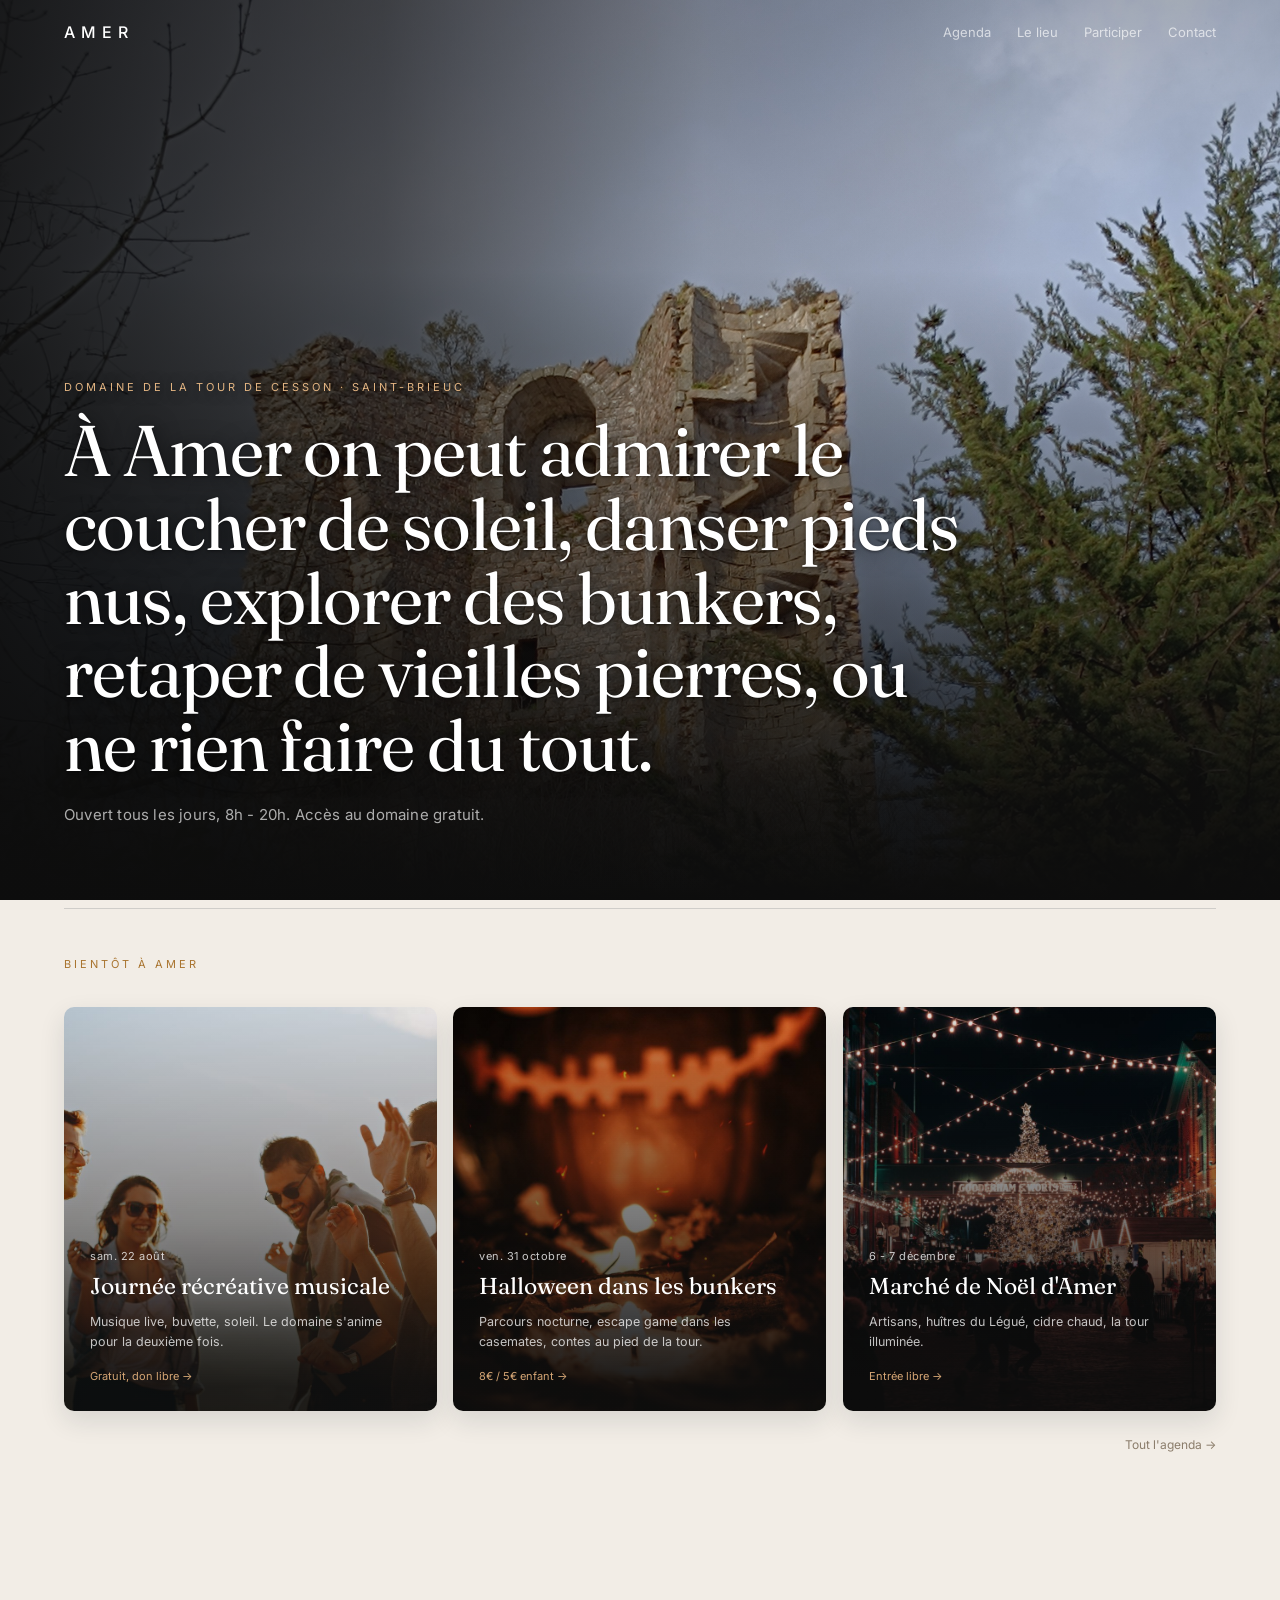
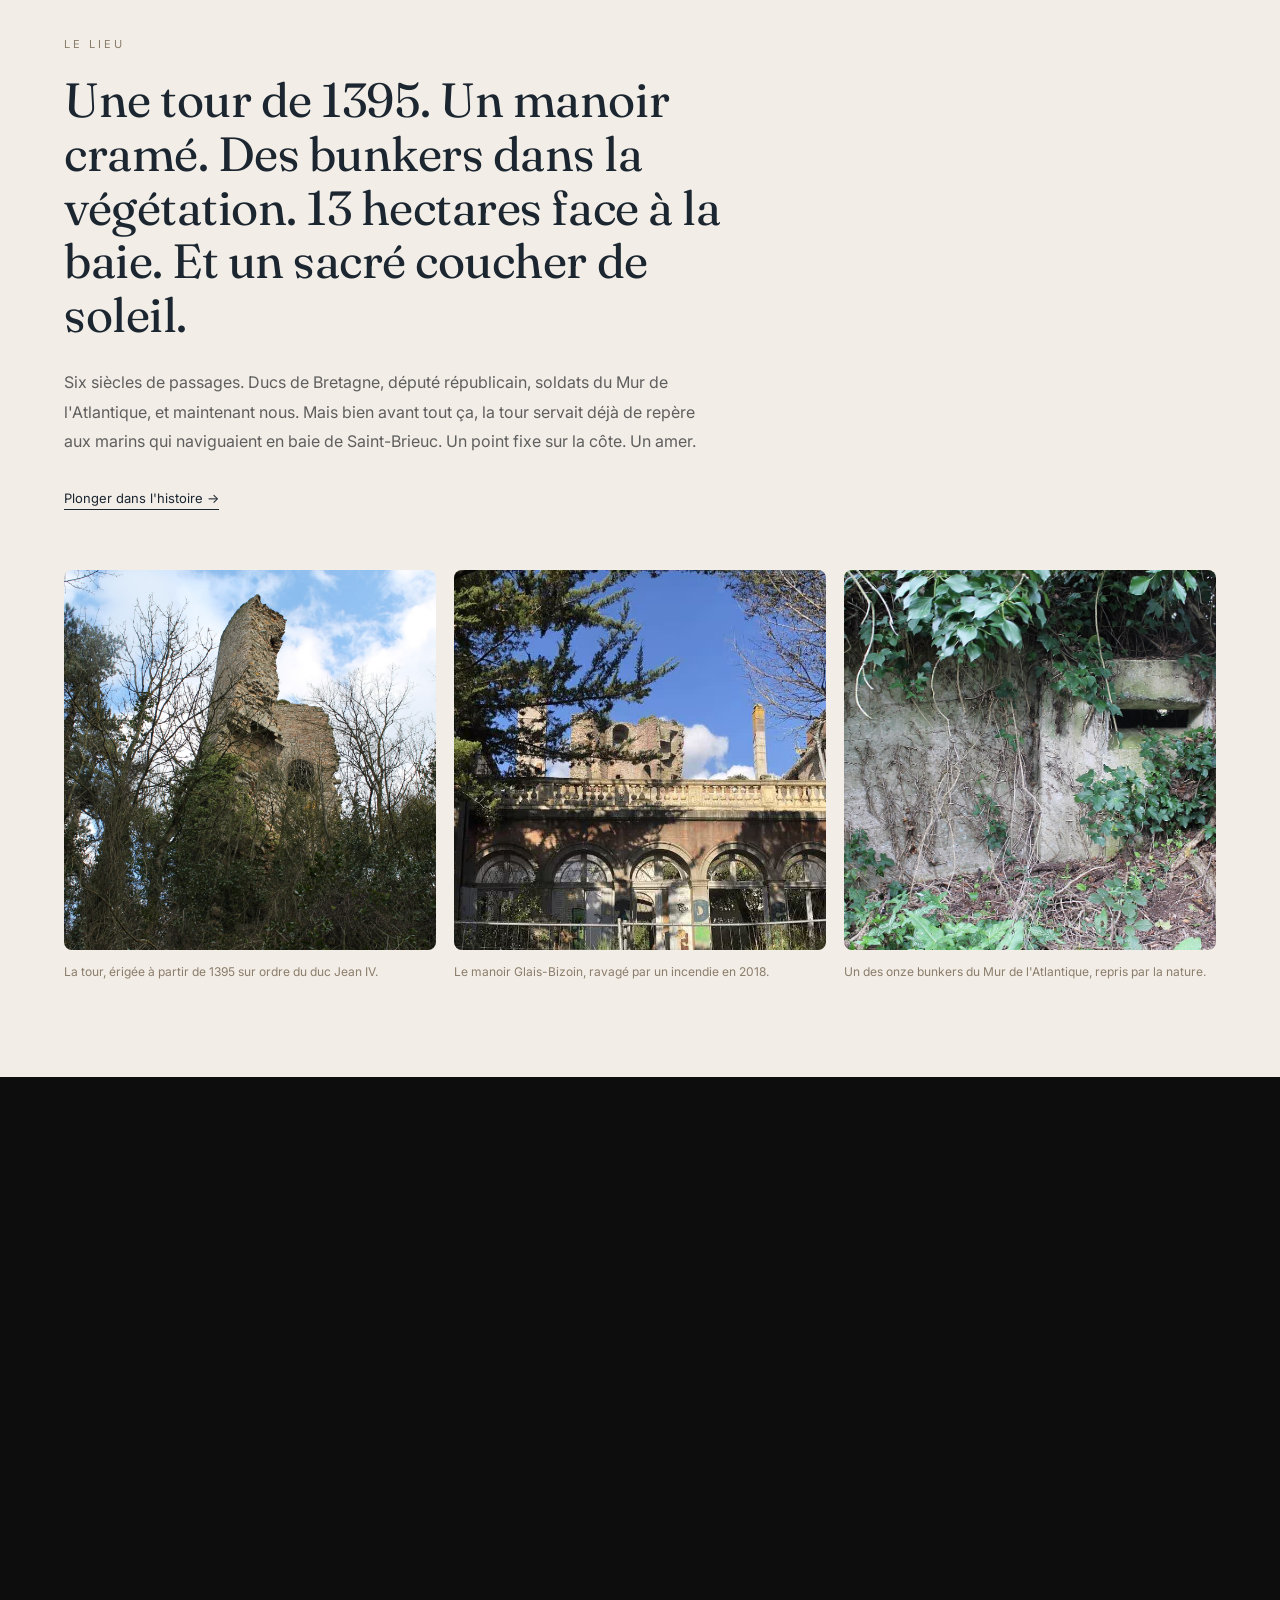
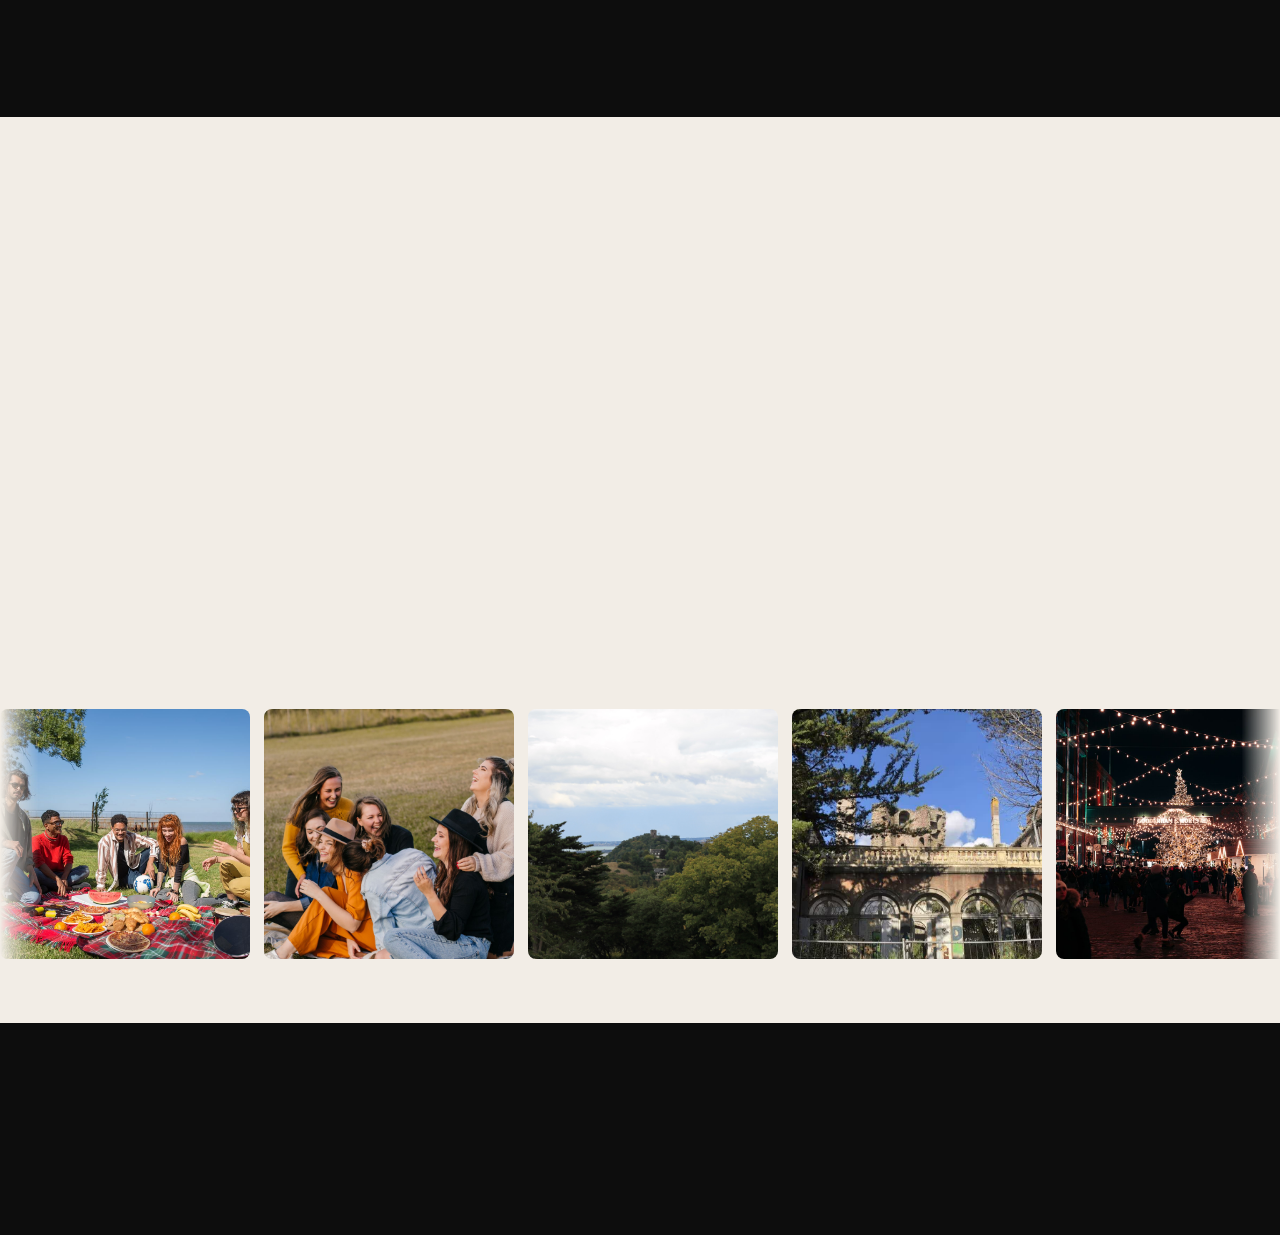
==== commit 3b11ac05: "Muscle la V1 : plus de souffle, defilement dynamique - Titres plus grands et plus serres (hero, sect" ====
--- a/index.html
+++ b/index.html
@@ -28,197 +28,7 @@
   amis-ete (carrousel), halloween1 (citrouille), noel2 (marche de Noel).
 -->
 
-<style>
-  :root{
-    --font-sans:'Inter',system-ui,-apple-system,'Segoe UI',Roboto,sans-serif;
-    --font-voice:'Fraunces','Iowan Old Style',Georgia,serif;
-    --ink:#0D0D0D;
-    --sand:#F2EDE6;
-    --night:#1B2631;
-    --amber:#D4A574;
-    --amber-ink:#A9742F;   /* amber lisible sur fond clair */
-    --stone:#8B7D6B;
-  }
-  *{box-sizing:border-box;}
-  html{scroll-behavior:smooth;}
-  body{
-    margin:0;
-    background:var(--ink);
-    color:#fff;
-    font-family:var(--font-sans);
-    font-weight:400;
-    -webkit-font-smoothing:antialiased;
-    text-rendering:optimizeLegibility;
-  }
-  img{display:block;max-width:100%;}
-  a{color:inherit;text-decoration:none;}
-  .wrap{width:100%;}
-  .eyebrow{font-size:11px;letter-spacing:3px;text-transform:uppercase;margin:0;}
-  .voice{font-family:var(--font-voice);font-weight:400;}
-
-  /* ---------- HERO ---------- */
-  .hero{
-    position:relative;
-    min-height:100vh;
-    min-height:100svh;
-    display:flex;
-    flex-direction:column;
-    background-size:cover;
-    background-position:center 35%;
-    background-image:
-      linear-gradient(to right, rgba(13,13,13,.9) 0%, rgba(13,13,13,.6) 30%, rgba(13,13,13,.12) 55%, rgba(13,13,13,0) 80%),
-      linear-gradient(to bottom, rgba(13,13,13,.3) 0%, rgba(13,13,13,.1) 30%, rgba(13,13,13,.48) 62%, rgba(13,13,13,.92) 88%, #0D0D0D 100%),
-      url('images/cand07.jpg');
-  }
-  .topbar{
-    position:relative;z-index:3;
-    display:flex;justify-content:space-between;align-items:center;
-    padding:22px 5vw;width:100%;
-  }
-  .brand{font-size:16px;font-weight:500;letter-spacing:6px;color:#fff;}
-  .topbar nav{display:flex;gap:26px;font-size:13px;}
-  .topbar nav a{color:rgba(255,255,255,.65);transition:color .2s;}
-  .topbar nav a:hover{color:#fff;}
-  .hero-content{position:relative;z-index:3;margin-top:auto;width:100%;padding:0 5vw 60px;}
-  .hero-content .inner{max-width:920px;margin:0;}
-  .hero-content .eyebrow{color:#E3B582;margin-bottom:18px;text-shadow:0 1px 14px rgba(0,0,0,.75);}
-  .hero-content h1{
-    font-family:var(--font-voice);font-weight:400;
-    font-size:clamp(30px,4.6vw,58px);line-height:1.12;
-    margin:0 0 20px;max-width:760px;color:#fff;
-    text-shadow:0 2px 22px rgba(0,0,0,.6), 0 1px 3px rgba(0,0,0,.45);
-  }
-  .hero-content .sub{font-size:14px;color:rgba(255,255,255,.62);margin:0;}
-
-  /* ---------- ARROW ---------- */
-  .arw{font-style:normal;}
-
-  /* ---------- SECTIONS ---------- */
-  section{padding:0;}
-  .pad{padding:64px 5vw;}
-  .lbl-amber{color:var(--amber-ink);}
-  .lbl-stone{color:var(--stone);}
-
-  /* ---------- EVENTS (fond crème) ---------- */
-  .events{background:var(--sand);color:var(--night);padding:8px 5vw 60px;}
-  .events .top{border-top:1px solid rgba(27,38,49,.16);padding-top:34px;margin-bottom:28px;}
-  .events-grid{display:grid;grid-template-columns:repeat(3,1fr);gap:14px;}
-  .ev{
-    position:relative;min-height:340px;border-radius:10px;overflow:hidden;
-    display:flex;flex-direction:column;justify-content:flex-end;
-    padding:26px 24px;color:#fff;
-    background-size:cover;background-position:center;
-    box-shadow:0 10px 26px rgba(27,38,49,.12);
-    transition:transform .45s cubic-bezier(.19,1,.22,1), box-shadow .45s;
-  }
-  .ev:hover{transform:translateY(-5px);box-shadow:0 20px 44px rgba(27,38,49,.28);}
-  .ev .date{font-size:11px;color:rgba(255,255,255,.75);letter-spacing:.5px;}
-  .ev h3{font-family:var(--font-voice);font-weight:400;font-size:20px;line-height:1.25;margin:8px 0 12px;}
-  .ev p{font-size:12.5px;color:rgba(255,255,255,.75);line-height:1.65;margin:0 0 16px;}
-  .ev .price{font-size:11px;color:var(--amber);}
-  .events .more{text-align:right;margin-top:18px;}
-  .events .more a{font-size:12px;color:var(--stone);transition:color .2s;}
-  .events .more a:hover{color:var(--night);}
-
-  /* ---------- LE LIEU ---------- */
-  .lieu{background:var(--sand);color:var(--night);}
-  .lieu .eyebrow{color:var(--stone);margin-bottom:20px;}
-  .lieu h2{font-family:var(--font-voice);font-weight:400;font-size:clamp(24px,3.2vw,36px);line-height:1.3;margin:0 0 24px;max-width:640px;color:var(--night);}
-  .lieu .lede{font-size:15px;color:#5f5f5f;line-height:1.85;margin:0 0 28px;max-width:620px;}
-  .ink-link{display:inline-block;font-size:13px;color:var(--night);border-bottom:1px solid var(--night);padding-bottom:3px;transition:opacity .2s;}
-  .ink-link:hover{opacity:.6;}
-  .trip{display:grid;grid-template-columns:repeat(3,1fr);gap:16px;margin-top:44px;}
-  .trip figure{margin:0;}
-  .figframe{overflow:hidden;border-radius:8px;}
-  .trip img{width:100%;height:300px;object-fit:cover;transition:transform .6s cubic-bezier(.19,1,.22,1);}
-  .trip figure:hover img{transform:scale(1.04);}
-  .trip figcaption{font-size:12px;color:var(--stone);margin-top:11px;line-height:1.5;}
-
-  /* ---------- PANORAMA ---------- */
-  .pano{position:relative;background:#10171d;margin:0;}
-  .pano img{display:block;width:100%;height:clamp(300px,46vw,540px);object-fit:cover;object-position:center 50%;}
-  .pano figcaption{
-    position:absolute;inset:0;display:flex;flex-direction:column;
-    align-items:center;justify-content:center;text-align:center;padding:24px;
-    background:radial-gradient(ellipse at center, rgba(13,13,13,.55) 0%, rgba(13,13,13,.22) 55%, rgba(13,13,13,0) 82%);
-  }
-  .pano figcaption .big{
-    font-family:var(--font-voice);font-weight:400;
-    font-size:clamp(22px,3.4vw,40px);color:#fff;margin:0;line-height:1.2;
-    text-shadow:0 2px 26px rgba(0,0,0,.7);
-  }
-  .pano figcaption .small{
-    font-size:clamp(12px,1.5vw,15px);color:rgba(255,255,255,.9);margin:12px 0 0;
-    letter-spacing:.3px;text-shadow:0 1px 14px rgba(0,0,0,.75);
-  }
-
-  /* ---------- PARTICIPER (fond crème) ---------- */
-  .participer{
-    background:var(--sand);
-    color:var(--night);
-  }
-  .participer .eyebrow{color:var(--amber-ink);margin-bottom:8px;}
-  .participer-grid{display:grid;grid-template-columns:1fr 1fr;gap:52px;margin-top:34px;}
-  .participer h3{font-family:var(--font-voice);font-weight:400;font-size:23px;margin:0 0 14px;color:var(--night);}
-  .participer p{font-size:13.5px;color:#5f5f5f;line-height:1.75;margin:0 0 22px;}
-  .amber-link{display:inline-block;font-size:12px;color:var(--amber-ink);border-bottom:1px solid var(--amber-ink);padding-bottom:3px;transition:opacity .2s;}
-  .amber-link:hover{opacity:.65;}
-
-  /* ---------- INSTAGRAM (carrousel infini) ---------- */
-  .insta{background:var(--sand);color:var(--night);padding:56px 0;overflow:hidden;}
-  .insta-head{display:flex;justify-content:space-between;align-items:flex-end;gap:20px;flex-wrap:wrap;margin-bottom:30px;padding:0 5vw;}
-  .insta-head .eyebrow{color:var(--stone);margin-bottom:12px;}
-  .insta-head h2{font-family:var(--font-voice);font-weight:400;font-size:clamp(22px,2.8vw,30px);line-height:1.25;margin:0;color:var(--night);max-width:520px;}
-  .insta-head a{font-size:13px;color:var(--night);border-bottom:1px solid var(--night);padding-bottom:3px;white-space:nowrap;transition:opacity .2s;}
-  .insta-head a:hover{opacity:.6;}
-  .insta-marquee{
-    width:100%;overflow:hidden;
-    -webkit-mask-image:linear-gradient(to right, transparent 0, #000 3%, #000 97%, transparent 100%);
-    mask-image:linear-gradient(to right, transparent 0, #000 3%, #000 97%, transparent 100%);
-  }
-  .insta-track{display:flex;width:max-content;will-change:transform;animation:insta-scroll 55s linear infinite;}
-  .insta-track a{position:relative;flex:0 0 auto;width:230px;height:230px;margin-right:12px;overflow:hidden;border-radius:8px;display:block;}
-  .insta-track img{width:100%;height:100%;object-fit:cover;display:block;}
-  @keyframes insta-scroll{ from{transform:translateX(0);} to{transform:translateX(-50%);} }
-  @media(prefers-reduced-motion:reduce){ .insta-track{animation:none;} }
-  @media(max-width:560px){
-    .insta{padding:44px 0;}
-    .insta-head{padding:0 22px;}
-    .insta-track a{width:160px;height:160px;margin-right:8px;}
-  }
-
-  /* ---------- FOOTER ---------- */
-  .foot{background:var(--ink);padding:56px 5vw 30px;}
-  .foot-cols{display:grid;grid-template-columns:1fr auto 1fr;gap:48px;align-items:center;}
-  .foot .brand{font-size:18px;}
-  .foot .addr{font-size:12px;color:rgba(255,255,255,.28);margin:14px 0 0;line-height:1.85;}
-  .foot-center{text-align:center;max-width:540px;justify-self:center;}
-  .foot-def{font-family:var(--font-voice);font-size:15px;line-height:1.65;color:#C2B5A2;margin:0;}
-  .foot-def .def-tag{color:var(--amber);font-style:italic;margin-right:5px;}
-  .foot-copy{font-size:11px;color:rgba(255,255,255,.32);margin:16px 0 0;letter-spacing:.2px;}
-  .foot-right{display:flex;gap:44px;justify-content:flex-end;font-size:12px;}
-  .foot-right a{display:block;color:rgba(255,255,255,.42);line-height:2.2;transition:color .2s;}
-  .foot-right a:hover{color:#fff;}
-  @media(max-width:820px){
-    .foot-cols{grid-template-columns:1fr;gap:30px;justify-items:center;text-align:center;}
-    .foot-right{justify-content:center;}
-  }
-
-  /* ---------- RESPONSIVE ---------- */
-  @media(max-width:820px){
-    .events-grid,.trip,.participer-grid{grid-template-columns:1fr;}
-    .participer-grid{gap:38px;}
-    .trip img{height:220px;}
-    .topbar nav{gap:16px;font-size:12px;}
-  }
-  @media(max-width:560px){
-    .pad{padding:48px 22px;}
-    .events,.journal,.foot,.hero-content{padding-left:22px;padding-right:22px;}
-    .topbar{padding:18px 22px;}
-    .topbar nav{display:none;}
-    .foot .legal{flex-direction:column;gap:8px;}
-  }
-</style>
+<link rel="stylesheet" href="style.css">
 </head>
 
 <body>
@@ -393,5 +203,6 @@
   </div>
 </footer>
 
+<script src="main.js" defer></script>
 </body>
 </html>
--- a/style.css
+++ b/style.css
@@ -0,0 +1,373 @@
+  :root{
+    --font-sans:'Inter',system-ui,-apple-system,'Segoe UI',Roboto,sans-serif;
+    --font-voice:'Fraunces','Iowan Old Style',Georgia,serif;
+    --ink:#0D0D0D;
+    --sand:#F2EDE6;
+    --night:#1B2631;
+    --amber:#D4A574;
+    --amber-ink:#A9742F;   /* amber lisible sur fond clair */
+    --stone:#8B7D6B;
+  }
+  *{box-sizing:border-box;}
+  html{scroll-behavior:smooth;}
+  body{
+    margin:0;
+    background:var(--ink);
+    color:#fff;
+    font-family:var(--font-sans);
+    font-weight:400;
+    -webkit-font-smoothing:antialiased;
+    text-rendering:optimizeLegibility;
+  }
+  img{display:block;max-width:100%;}
+  a{color:inherit;text-decoration:none;}
+  .wrap{width:100%;}
+  .eyebrow{font-size:11px;letter-spacing:3px;text-transform:uppercase;margin:0;}
+  .voice{font-family:var(--font-voice);font-weight:400;}
+
+  /* ---------- HERO ---------- */
+  .hero{
+    position:relative;
+    min-height:100vh;
+    min-height:100svh;
+    display:flex;
+    flex-direction:column;
+    background-size:cover;
+    background-position:center 35%;
+    background-image:
+      linear-gradient(to right, rgba(13,13,13,.9) 0%, rgba(13,13,13,.6) 30%, rgba(13,13,13,.12) 55%, rgba(13,13,13,0) 80%),
+      linear-gradient(to bottom, rgba(13,13,13,.3) 0%, rgba(13,13,13,.1) 30%, rgba(13,13,13,.48) 62%, rgba(13,13,13,.92) 88%, #0D0D0D 100%),
+      url('images/cand07.jpg');
+  }
+  .topbar{
+    position:relative;z-index:3;
+    display:flex;justify-content:space-between;align-items:center;
+    padding:22px 5vw;width:100%;
+  }
+  .brand{font-size:16px;font-weight:500;letter-spacing:6px;color:#fff;}
+  .topbar nav{display:flex;gap:26px;font-size:13px;}
+  .topbar nav a{color:rgba(255,255,255,.65);transition:color .2s;}
+  .topbar nav a:hover{color:#fff;}
+  .hero-content{position:relative;z-index:3;margin-top:auto;width:100%;padding:0 5vw 76px;}
+  .hero-content .inner{max-width:960px;margin:0;}
+  .hero-content .eyebrow{color:#E3B582;margin-bottom:20px;text-shadow:0 1px 14px rgba(0,0,0,.75);}
+  .hero-content h1{
+    font-family:var(--font-voice);font-weight:400;
+    font-size:clamp(34px,5.6vw,74px);line-height:1.03;letter-spacing:-.015em;
+    margin:0 0 22px;max-width:900px;color:#fff;
+    text-shadow:0 2px 22px rgba(0,0,0,.6), 0 1px 3px rgba(0,0,0,.45);
+  }
+  .hero-content .sub{font-size:15px;letter-spacing:.2px;color:rgba(255,255,255,.66);margin:0;}
+
+  /* ---------- ARROW ---------- */
+  .arw{font-style:normal;}
+
+  /* ---------- SECTIONS ---------- */
+  section{padding:0;}
+  .pad{padding:96px 5vw;}
+  .lbl-amber{color:var(--amber-ink);}
+  .lbl-stone{color:var(--stone);}
+
+  /* ---------- EVENTS (fond crème) ---------- */
+  .events{background:var(--sand);color:var(--night);padding:8px 5vw 88px;}
+  .events .top{border-top:1px solid rgba(27,38,49,.16);padding-top:48px;margin-bottom:36px;}
+  .events-grid{display:grid;grid-template-columns:repeat(3,1fr);gap:16px;}
+  .ev{
+    position:relative;min-height:404px;border-radius:10px;overflow:hidden;
+    display:flex;flex-direction:column;justify-content:flex-end;
+    padding:28px 26px;color:#fff;
+    background-size:cover;background-position:center;
+    box-shadow:0 10px 26px rgba(27,38,49,.12);
+    transition:transform .45s cubic-bezier(.19,1,.22,1), box-shadow .45s;
+  }
+  .ev:hover{transform:translateY(-6px);box-shadow:0 24px 50px rgba(27,38,49,.3);}
+  .ev .date{font-size:11px;color:rgba(255,255,255,.78);letter-spacing:.5px;}
+  .ev h3{font-family:var(--font-voice);font-weight:400;font-size:23px;line-height:1.22;margin:9px 0 12px;}
+  .ev p{font-size:12.5px;color:rgba(255,255,255,.75);line-height:1.65;margin:0 0 16px;}
+  .ev .price{font-size:11px;color:var(--amber);}
+  .events .more{text-align:right;margin-top:22px;}
+  .events .more a{font-size:12px;color:var(--stone);transition:color .2s;}
+  .events .more a:hover{color:var(--night);}
+
+  /* ---------- LE LIEU ---------- */
+  .lieu{background:var(--sand);color:var(--night);}
+  .lieu .eyebrow{color:var(--stone);margin-bottom:22px;}
+  .lieu h2{font-family:var(--font-voice);font-weight:400;font-size:clamp(28px,4vw,48px);line-height:1.12;letter-spacing:-.01em;margin:0 0 26px;max-width:700px;color:var(--night);}
+  .lieu .lede{font-size:16px;color:#5f5f5f;line-height:1.85;margin:0 0 30px;max-width:640px;}
+  .ink-link{display:inline-block;font-size:13px;color:var(--night);border-bottom:1px solid var(--night);padding-bottom:3px;transition:opacity .2s;}
+  .ink-link:hover{opacity:.6;}
+  .trip{display:grid;grid-template-columns:repeat(3,1fr);gap:18px;margin-top:60px;}
+  .trip figure{margin:0;}
+  .figframe{overflow:hidden;border-radius:8px;}
+  .trip img{width:100%;height:380px;object-fit:cover;transition:transform .6s cubic-bezier(.19,1,.22,1);}
+  .trip figure:hover img{transform:scale(1.04);}
+  .trip figcaption{font-size:12px;color:var(--stone);margin-top:13px;line-height:1.5;}
+
+  /* ---------- PANORAMA ---------- */
+  .pano{position:relative;background:#10171d;margin:0;}
+  .pano img{display:block;width:100%;height:clamp(360px,54vw,640px);object-fit:cover;object-position:center 50%;}
+  .pano figcaption{
+    position:absolute;inset:0;display:flex;flex-direction:column;
+    align-items:center;justify-content:center;text-align:center;padding:24px;
+    background:radial-gradient(ellipse at center, rgba(13,13,13,.55) 0%, rgba(13,13,13,.22) 55%, rgba(13,13,13,0) 82%);
+  }
+  .pano figcaption .big{
+    font-family:var(--font-voice);font-weight:400;
+    font-size:clamp(26px,4.2vw,54px);color:#fff;margin:0;line-height:1.12;letter-spacing:-.01em;
+    text-shadow:0 2px 26px rgba(0,0,0,.7);
+  }
+  .pano figcaption .small{
+    font-size:clamp(12px,1.5vw,15px);color:rgba(255,255,255,.9);margin:14px 0 0;
+    letter-spacing:.3px;text-shadow:0 1px 14px rgba(0,0,0,.75);
+  }
+
+  /* ---------- PARTICIPER (fond crème) ---------- */
+  .participer{
+    background:var(--sand);
+    color:var(--night);
+  }
+  .participer .eyebrow{color:var(--amber-ink);margin-bottom:8px;}
+  .participer-grid{display:grid;grid-template-columns:1fr 1fr;gap:56px;margin-top:40px;}
+  .participer h3{font-family:var(--font-voice);font-weight:400;font-size:26px;margin:0 0 14px;color:var(--night);}
+  .participer p{font-size:14px;color:#5f5f5f;line-height:1.8;margin:0 0 24px;}
+  .amber-link{display:inline-block;font-size:12px;color:var(--amber-ink);border-bottom:1px solid var(--amber-ink);padding-bottom:3px;transition:opacity .2s;}
+  .amber-link:hover{opacity:.65;}
+
+  /* ---------- INSTAGRAM (carrousel infini) ---------- */
+  .insta{background:var(--sand);color:var(--night);padding:64px 0;overflow:hidden;}
+  .insta-head{display:flex;justify-content:space-between;align-items:flex-end;gap:20px;flex-wrap:wrap;margin-bottom:34px;padding:0 5vw;}
+  .insta-head .eyebrow{color:var(--stone);margin-bottom:12px;}
+  .insta-head h2{font-family:var(--font-voice);font-weight:400;font-size:clamp(24px,3.2vw,36px);line-height:1.2;margin:0;color:var(--night);max-width:560px;}
+  .insta-head a{font-size:13px;color:var(--night);border-bottom:1px solid var(--night);padding-bottom:3px;white-space:nowrap;transition:opacity .2s;}
+  .insta-head a:hover{opacity:.6;}
+  .insta-marquee{
+    width:100%;overflow:hidden;
+    -webkit-mask-image:linear-gradient(to right, transparent 0, #000 3%, #000 97%, transparent 100%);
+    mask-image:linear-gradient(to right, transparent 0, #000 3%, #000 97%, transparent 100%);
+  }
+  .insta-track{display:flex;width:max-content;will-change:transform;animation:insta-scroll 55s linear infinite;}
+  .insta-track a{position:relative;flex:0 0 auto;width:250px;height:250px;margin-right:14px;overflow:hidden;border-radius:8px;display:block;}
+  .insta-track img{width:100%;height:100%;object-fit:cover;display:block;}
+  @keyframes insta-scroll{ from{transform:translateX(0);} to{transform:translateX(-50%);} }
+  @media(prefers-reduced-motion:reduce){ .insta-track{animation:none;} }
+  @media(max-width:560px){
+    .insta{padding:48px 0;}
+    .insta-head{padding:0 22px;}
+    .insta-track a{width:160px;height:160px;margin-right:8px;}
+  }
+
+  /* ---------- FOOTER ---------- */
+  .foot{background:var(--ink);padding:72px 5vw 34px;}
+  .foot-cols{display:grid;grid-template-columns:1fr auto 1fr;gap:48px;align-items:center;}
+  .foot .brand{font-size:18px;}
+  .foot .addr{font-size:12px;color:rgba(255,255,255,.28);margin:14px 0 0;line-height:1.85;}
+  .foot-center{text-align:center;max-width:540px;justify-self:center;}
+  .foot-def{font-family:var(--font-voice);font-size:15px;line-height:1.65;color:#C2B5A2;margin:0;}
+  .foot-def .def-tag{color:var(--amber);font-style:italic;margin-right:5px;}
+  .foot-copy{font-size:11px;color:rgba(255,255,255,.32);margin:16px 0 0;letter-spacing:.2px;}
+  .foot-right{display:flex;gap:44px;justify-content:flex-end;font-size:12px;}
+  .foot-right a{display:block;color:rgba(255,255,255,.42);line-height:2.2;transition:color .2s;}
+  .foot-right a:hover{color:#fff;}
+  @media(max-width:820px){
+    .foot-cols{grid-template-columns:1fr;gap:30px;justify-items:center;text-align:center;}
+    .foot-right{justify-content:center;}
+  }
+
+  /* ---------- RESPONSIVE ---------- */
+  @media(min-width:561px) and (max-width:820px){
+    .pad{padding:72px 5vw;}
+  }
+  @media(max-width:820px){
+    .events-grid,.trip,.participer-grid{grid-template-columns:1fr;}
+    .participer-grid{gap:40px;}
+    .trip img{height:260px;}
+    .topbar nav{gap:16px;font-size:12px;}
+  }
+  @media(max-width:560px){
+    .pad{padding:56px 22px;}
+    .events,.journal,.foot,.hero-content{padding-left:22px;padding-right:22px;}
+    .topbar{padding:18px 22px;}
+    .topbar nav{display:none;}
+    .foot .legal{flex-direction:column;gap:8px;}
+  }
+
+
+/* ============================================================
+   SOUS-PAGES  (memes composants que l'accueil)
+   ============================================================ */
+
+/* etat actif dans la nav */
+.topbar nav a.active{color:#fff;border-bottom:1px solid var(--amber);padding-bottom:2px;}
+
+/* ---- HERO de page (plus court que l'accueil) ---- */
+.page-hero{
+  position:relative;
+  min-height:64vh;min-height:64svh;
+  display:flex;flex-direction:column;
+  background-size:cover;background-position:center 42%;
+}
+.page-hero::after{
+  content:"";position:absolute;inset:0;
+  background:linear-gradient(to bottom,
+    rgba(13,13,13,.5) 0%, rgba(13,13,13,.12) 28%,
+    rgba(13,13,13,.4) 60%, rgba(13,13,13,.88) 84%,
+    rgba(13,13,13,.97) 95%, var(--sand) 100%);
+}
+.page-hero .topbar{position:relative;z-index:3;background:transparent;}
+.page-hero .ph-content{position:relative;z-index:3;margin-top:auto;padding:0 5vw 56px;}
+.page-hero .eyebrow{color:#E3B582;margin-bottom:18px;text-shadow:0 1px 14px rgba(0,0,0,.75);}
+.page-hero h1{
+  font-family:var(--font-voice);font-weight:400;
+  font-size:clamp(32px,5.2vw,66px);line-height:1.06;letter-spacing:-.012em;
+  margin:0;max-width:820px;color:#fff;
+  text-shadow:0 2px 22px rgba(0,0,0,.6), 0 1px 3px rgba(0,0,0,.4);
+}
+.page-hero .sub{font-size:15px;color:rgba(255,255,255,.72);margin:18px 0 0;max-width:580px;text-shadow:0 1px 12px rgba(0,0,0,.7);}
+
+/* ---- SECTION RECIT : image + texte alternes ---- */
+.story{background:var(--sand);color:var(--night);}
+.story--alt{background:#EAE3DA;}
+.story-grid{display:grid;grid-template-columns:1fr 1fr;gap:64px;align-items:center;}
+.story-media{overflow:hidden;border-radius:12px;box-shadow:0 18px 42px rgba(27,38,49,.18);}
+.story-media img{
+  width:100%;height:clamp(300px,36vw,470px);object-fit:cover;
+  transition:transform .7s cubic-bezier(.19,1,.22,1);
+}
+.story-media:hover img{transform:scale(1.045);}
+.story--rev .story-media{order:2;}
+.story-date{font-size:11px;letter-spacing:3px;text-transform:uppercase;color:var(--amber-ink);margin:0 0 16px;}
+.story-body h2{
+  font-family:var(--font-voice);font-weight:400;
+  font-size:clamp(26px,3.6vw,44px);line-height:1.14;letter-spacing:-.008em;margin:0 0 20px;color:var(--night);
+}
+.story-body p{font-size:15px;color:#5f5f5f;line-height:1.85;margin:0;max-width:520px;}
+
+/* ---- BANDEAU STATS sombre ---- */
+.stats-band{background:var(--night);color:#fff;}
+.stats-band .eyebrow{color:var(--amber);margin-bottom:16px;}
+.stats-band h2{font-family:var(--font-voice);font-weight:400;font-size:clamp(26px,3.4vw,40px);line-height:1.18;letter-spacing:-.008em;margin:0 0 20px;max-width:600px;color:#fff;}
+.stats-band .lede{font-size:15px;color:rgba(255,255,255,.6);line-height:1.85;margin:0 0 40px;max-width:600px;}
+.stats{display:grid;grid-template-columns:repeat(3,1fr);gap:24px;}
+.stat .num{font-family:var(--font-voice);font-size:clamp(28px,3.2vw,38px);color:var(--amber);margin:0;line-height:1.1;}
+.stat .cap{font-size:12.5px;color:var(--stone);margin:8px 0 0;line-height:1.55;}
+
+@media(max-width:820px){
+  .story-grid{grid-template-columns:1fr;gap:28px;}
+  .story--rev .story-media{order:-1;}
+  .stats{grid-template-columns:1fr;gap:20px;}
+}
+@media(max-width:560px){
+  .page-hero .ph-content{padding-left:22px;padding-right:22px;}
+  .story.pad,.stats-band.pad{padding-left:22px;padding-right:22px;}
+}
+
+/* ============================================================
+   AGENDA
+   ============================================================ */
+.chips{display:flex;gap:8px;flex-wrap:wrap;margin-top:6px;}
+.chip{border:.5px solid var(--night);color:var(--night);background:transparent;padding:6px 16px;border-radius:99px;font-size:12px;cursor:pointer;transition:background .2s,color .2s;}
+.chip:hover{background:rgba(27,38,49,.08);}
+.chip.on{background:var(--night);color:#fff;}
+.ag-list{margin-top:8px;}
+.ag-row{display:grid;grid-template-columns:1fr 1.35fr;gap:38px;align-items:center;padding:44px 0;border-top:1px solid rgba(27,38,49,.14);}
+.ag-media{overflow:hidden;border-radius:12px;box-shadow:0 14px 34px rgba(27,38,49,.16);}
+.ag-media img{width:100%;height:clamp(240px,24vw,340px);object-fit:cover;transition:transform .7s cubic-bezier(.19,1,.22,1);}
+.ag-row:hover .ag-media img{transform:scale(1.045);}
+.ag-meta{display:flex;gap:12px;align-items:center;margin-bottom:14px;flex-wrap:wrap;}
+.ag-date{font-size:12px;color:var(--stone);letter-spacing:.3px;}
+.ag-tag{background:var(--night);color:var(--amber);padding:3px 11px;border-radius:99px;font-size:11px;}
+.ag-body h3{font-family:var(--font-voice);font-weight:400;font-size:clamp(23px,2.6vw,30px);line-height:1.2;margin:0 0 14px;color:var(--night);}
+.ag-body p{font-size:14px;color:#5f5f5f;line-height:1.7;margin:0 0 20px;max-width:540px;}
+.ag-foot{display:flex;gap:20px;align-items:center;flex-wrap:wrap;}
+.ag-price{font-size:13px;color:var(--amber-ink);font-weight:500;}
+.past{margin-top:64px;}
+.past-grid{display:grid;grid-template-columns:repeat(3,1fr);gap:14px;margin-top:20px;}
+.past-card{background:#E8E3DB;border-radius:10px;padding:24px;opacity:.85;transition:opacity .2s;}
+.past-card:hover{opacity:1;}
+.past-card .d{font-size:11px;color:var(--stone);}
+.past-card h4{font-family:var(--font-voice);font-weight:400;font-size:17px;color:var(--night);margin:8px 0 8px;}
+.past-card p{font-size:12.5px;color:var(--stone);margin:0;line-height:1.5;}
+
+/* ============================================================
+   PARTICIPER
+   ============================================================ */
+.story-body p.lead{margin-bottom:22px;}
+.howto{background:#E8E3DB;border-radius:10px;padding:22px;margin:0 0 22px;}
+.howto .t{font-size:13px;color:var(--night);font-weight:600;margin:0 0 8px;}
+.howto p{font-size:13px;color:#5f5f5f;line-height:1.7;margin:0;max-width:none;}
+.offer-grid{display:grid;grid-template-columns:1fr 1fr;gap:36px;margin-top:40px;}
+.offer{padding:38px;background:rgba(255,255,255,.04);border-radius:14px;border:.5px solid rgba(255,255,255,.09);}
+.offer h3{font-family:var(--font-voice);font-weight:400;font-size:26px;color:#fff;margin:0 0 14px;}
+.offer .big-price{font-family:var(--font-voice);font-size:clamp(36px,4.4vw,48px);color:var(--amber);margin:0 0 10px;line-height:1;}
+.offer .big-price span{font-size:16px;color:var(--stone);}
+.offer p{font-size:14px;color:rgba(255,255,255,.58);line-height:1.7;margin:0 0 22px;}
+.offer .note{background:rgba(255,255,255,.06);border-radius:8px;padding:16px;margin:0 0 24px;}
+.offer .note p{font-size:13px;color:rgba(255,255,255,.72);margin:0;line-height:1.7;}
+.btn-amber{display:inline-block;background:var(--amber);color:var(--night);padding:12px 28px;border-radius:7px;font-size:14px;font-weight:500;transition:opacity .2s,transform .2s;}
+.btn-amber:hover{opacity:.9;transform:translateY(-1px);}
+.btn-ghost{display:inline-block;border:1px solid var(--amber);color:var(--amber);padding:12px 28px;border-radius:7px;font-size:14px;transition:background .2s;}
+.btn-ghost:hover{background:rgba(212,165,116,.12);}
+.band-center{text-align:center;}
+.band-center .q{font-family:var(--font-voice);font-size:clamp(22px,3vw,30px);line-height:1.3;color:var(--night);margin:0 0 18px;}
+
+/* ============================================================
+   CONTACT
+   ============================================================ */
+.contact-grid{display:grid;grid-template-columns:1fr 1fr;gap:56px;}
+.info-block{margin-bottom:32px;}
+.info-block .k{font-size:12px;letter-spacing:2px;text-transform:uppercase;color:var(--amber-ink);margin:0 0 8px;}
+.info-block .v{font-size:15px;color:var(--night);line-height:1.6;margin:0;}
+.info-block .v.small{font-size:14px;color:#5f5f5f;}
+.socials{display:flex;gap:18px;flex-wrap:wrap;}
+.socials a{font-size:14px;color:var(--night);border-bottom:1px solid rgba(27,38,49,.3);padding-bottom:2px;transition:opacity .2s;}
+.socials a:hover{opacity:.6;}
+.form-card{background:#fff;border-radius:14px;border:.5px solid rgba(139,125,107,.22);padding:34px;box-shadow:0 14px 34px rgba(27,38,49,.08);}
+.form-card .ft{font-family:var(--font-voice);font-size:22px;color:var(--night);margin:0 0 24px;}
+.field{margin-bottom:16px;}
+.field label{font-size:12px;color:var(--stone);display:block;margin-bottom:6px;}
+.field input,.field textarea{width:100%;padding:11px 14px;border:.5px solid rgba(139,125,107,.3);border-radius:7px;font-size:14px;background:#FAFAF7;font-family:inherit;color:var(--ink);}
+.field input:focus,.field textarea:focus{outline:none;border-color:var(--amber-ink);background:#fff;}
+.field textarea{resize:vertical;}
+.btn-ink{background:var(--night);color:#fff;padding:12px 30px;border:none;border-radius:7px;font-size:14px;cursor:pointer;font-family:inherit;transition:opacity .2s;}
+.btn-ink:hover{opacity:.9;}
+.map-ph{margin-top:20px;background:#DED8CE;border-radius:12px;height:220px;display:flex;align-items:center;justify-content:center;position:relative;overflow:hidden;}
+.map-ph::before{content:"";position:absolute;inset:0;background:repeating-linear-gradient(45deg,transparent,transparent 22px,rgba(139,125,107,.09) 22px,rgba(139,125,107,.09) 44px);}
+.map-ph .pin{position:relative;text-align:center;color:var(--stone);}
+.map-ph .pin .dot{width:14px;height:14px;border-radius:50%;background:var(--amber-ink);margin:0 auto 10px;box-shadow:0 0 0 6px rgba(169,116,47,.2);}
+.map-ph .pin p{font-size:12px;margin:0;}
+
+@media(max-width:820px){
+  .ag-row{grid-template-columns:1fr;gap:20px;}
+  .past-grid{grid-template-columns:1fr;}
+  .offer-grid,.contact-grid{grid-template-columns:1fr;gap:34px;}
+}
+
+/* ============================================================
+   DYNAMIQUE : apparitions au scroll + nav condensee
+   (pilotees par main.js ; coupees si prefers-reduced-motion)
+   ============================================================ */
+
+/* les classes .rv / .rv-in sont posees par le JS : sans JS, tout reste visible */
+.rv{opacity:0;transform:translateY(26px);transition:opacity .7s cubic-bezier(.19,1,.22,1),transform .7s cubic-bezier(.19,1,.22,1);will-change:opacity,transform;}
+.rv-in{opacity:1;transform:none;}
+@media(prefers-reduced-motion:reduce){
+  .rv{opacity:1;transform:none;transition:none;}
+}
+
+/* barre de navigation qui apparait apres le hero */
+.stnav{
+  position:fixed;top:0;left:0;right:0;z-index:60;
+  display:flex;justify-content:space-between;align-items:center;
+  padding:14px 5vw;
+  background:rgba(13,13,13,.9);
+  -webkit-backdrop-filter:blur(9px);backdrop-filter:blur(9px);
+  border-bottom:1px solid rgba(255,255,255,.08);
+  transform:translateY(-100%);
+  transition:transform .38s cubic-bezier(.19,1,.22,1);
+}
+.stnav.show{transform:translateY(0);}
+.stnav .brand{font-size:14px;font-weight:500;letter-spacing:6px;color:#fff;}
+.stnav nav{display:flex;gap:24px;font-size:12px;}
+.stnav nav a{color:rgba(255,255,255,.62);transition:color .2s;}
+.stnav nav a:hover,.stnav nav a.active{color:var(--amber);}
+@media(max-width:560px){ .stnav nav{display:none;} }
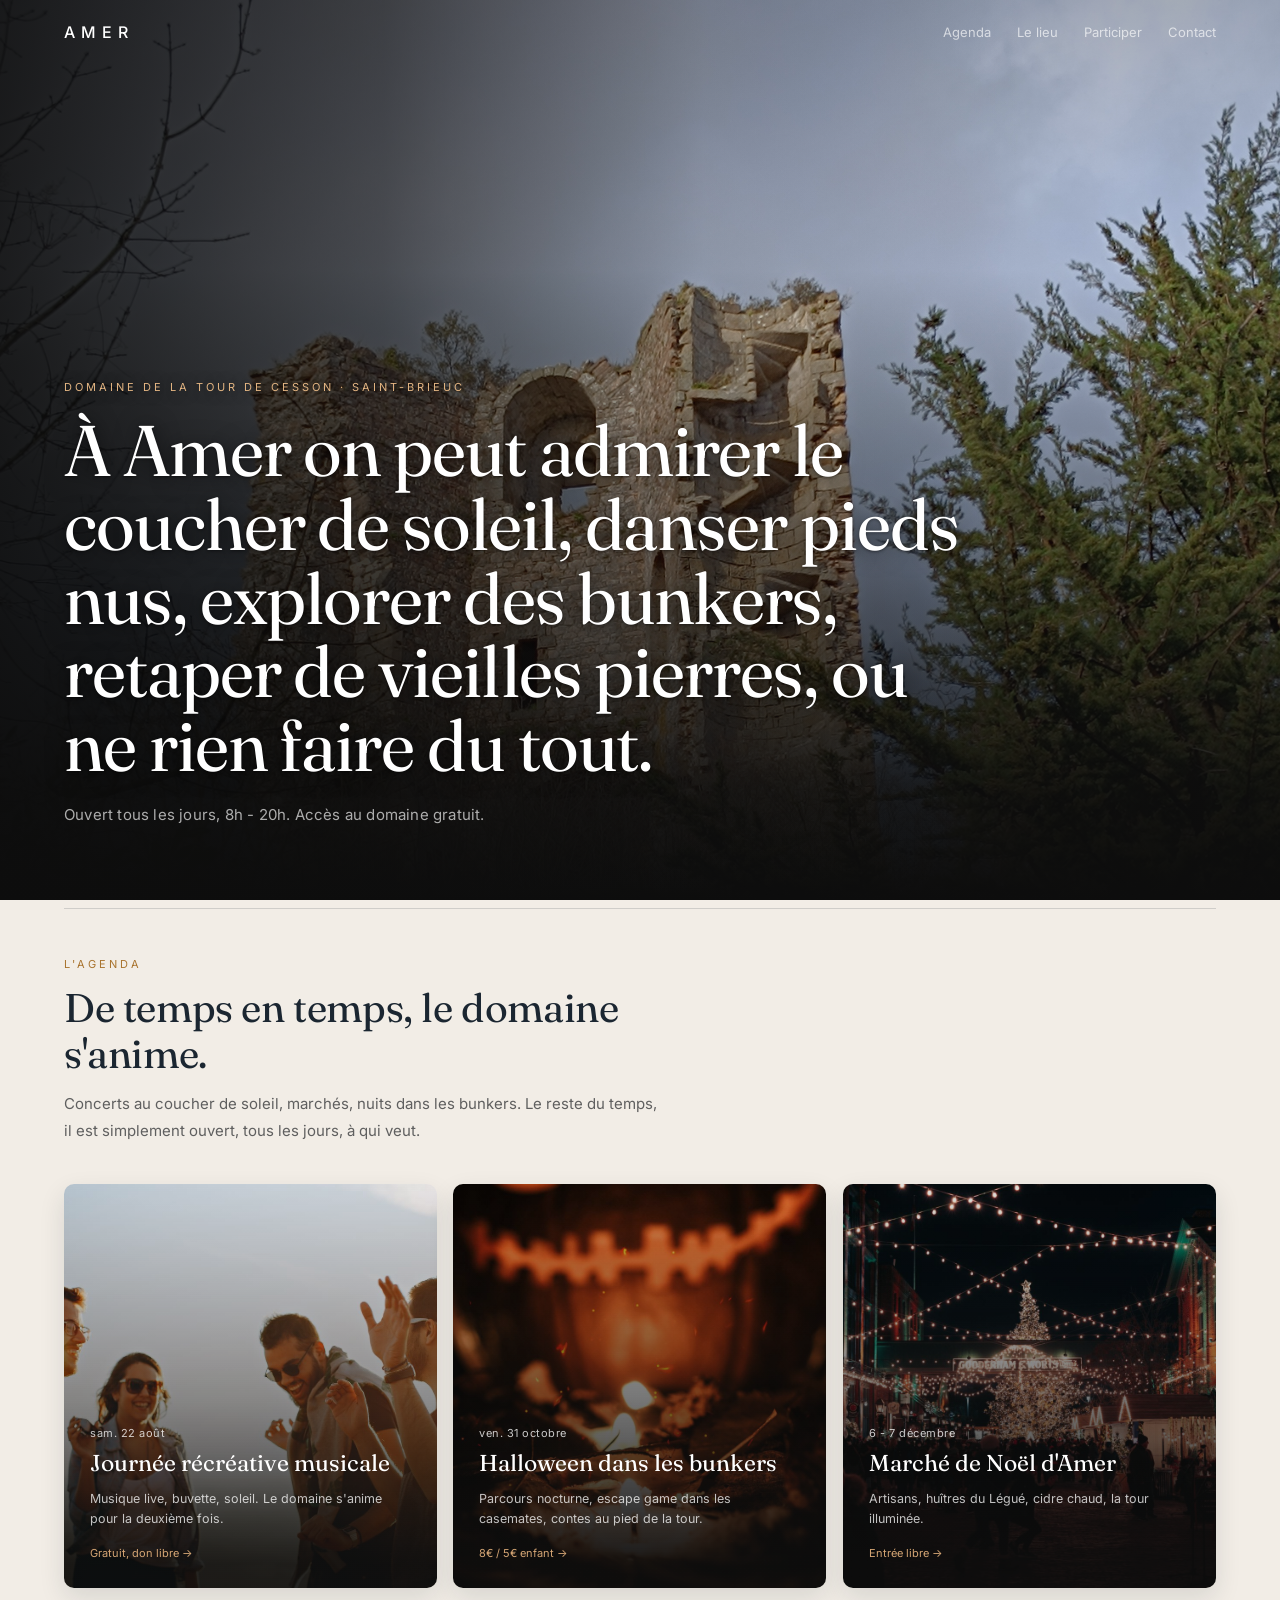
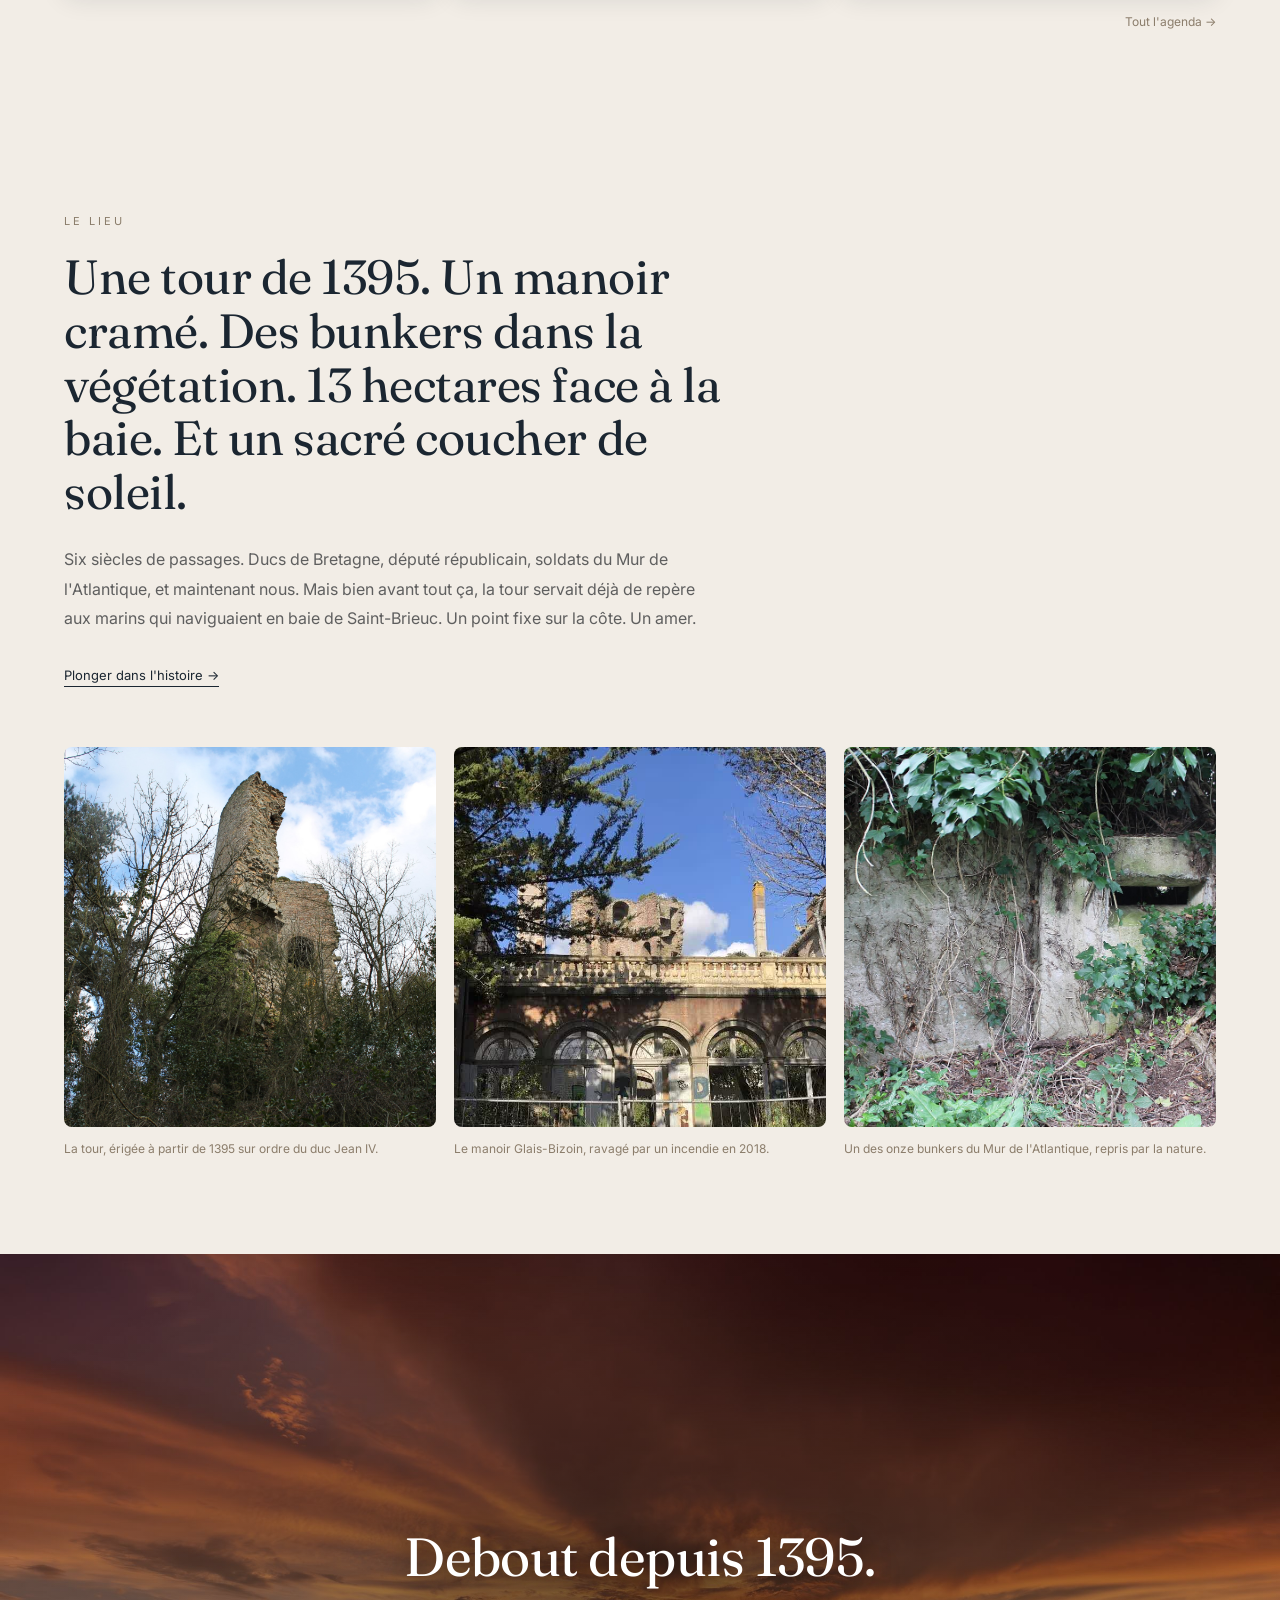
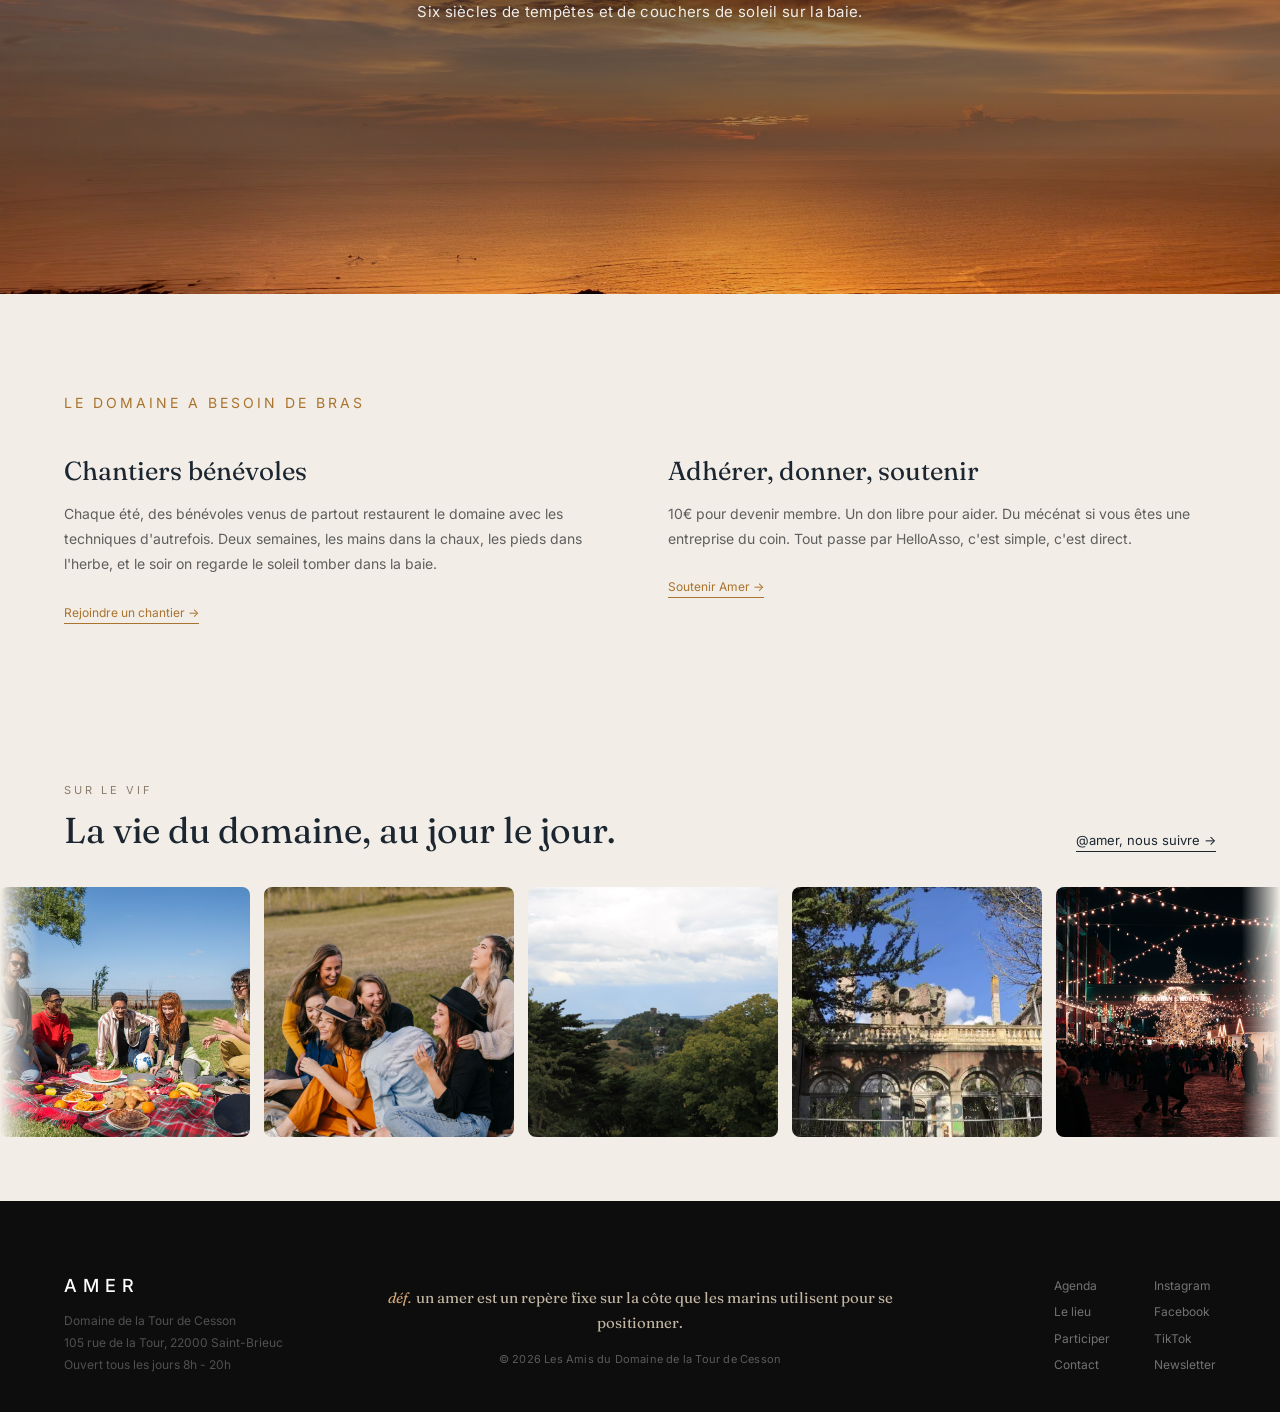
==== commit 226e6dff: "Recadre la section agenda pour encaisser les periodes creuses 'Bientot a Amer' devient 'De temps en " ====
--- a/index.html
+++ b/index.html
@@ -57,7 +57,9 @@
 <section class="events" id="agenda">
   <div class="wrap">
     <div class="top">
-      <p class="eyebrow lbl-amber">Bientôt à Amer</p>
+      <p class="eyebrow lbl-amber">L'agenda</p>
+      <h2 class="ev-title">De temps en temps, le domaine s'anime.</h2>
+      <p class="ev-sub">Concerts au coucher de soleil, marchés, nuits dans les bunkers. Le reste du temps, il est simplement ouvert, tous les jours, à qui veut.</p>
     </div>
     <div class="events-grid">
 
--- a/style.css
+++ b/style.css
@@ -70,7 +70,9 @@
 
   /* ---------- EVENTS (fond crème) ---------- */
   .events{background:var(--sand);color:var(--night);padding:8px 5vw 88px;}
-  .events .top{border-top:1px solid rgba(27,38,49,.16);padding-top:48px;margin-bottom:36px;}
+  .events .top{border-top:1px solid rgba(27,38,49,.16);padding-top:48px;margin-bottom:40px;}
+  .events .top .ev-title{font-family:var(--font-voice);font-weight:400;font-size:clamp(24px,3.4vw,40px);line-height:1.14;letter-spacing:-.01em;color:var(--night);margin:14px 0 14px;max-width:640px;}
+  .events .top .ev-sub{font-size:15px;color:#5f5f5f;line-height:1.8;margin:0;max-width:600px;}
   .events-grid{display:grid;grid-template-columns:repeat(3,1fr);gap:16px;}
   .ev{
     position:relative;min-height:404px;border-radius:10px;overflow:hidden;
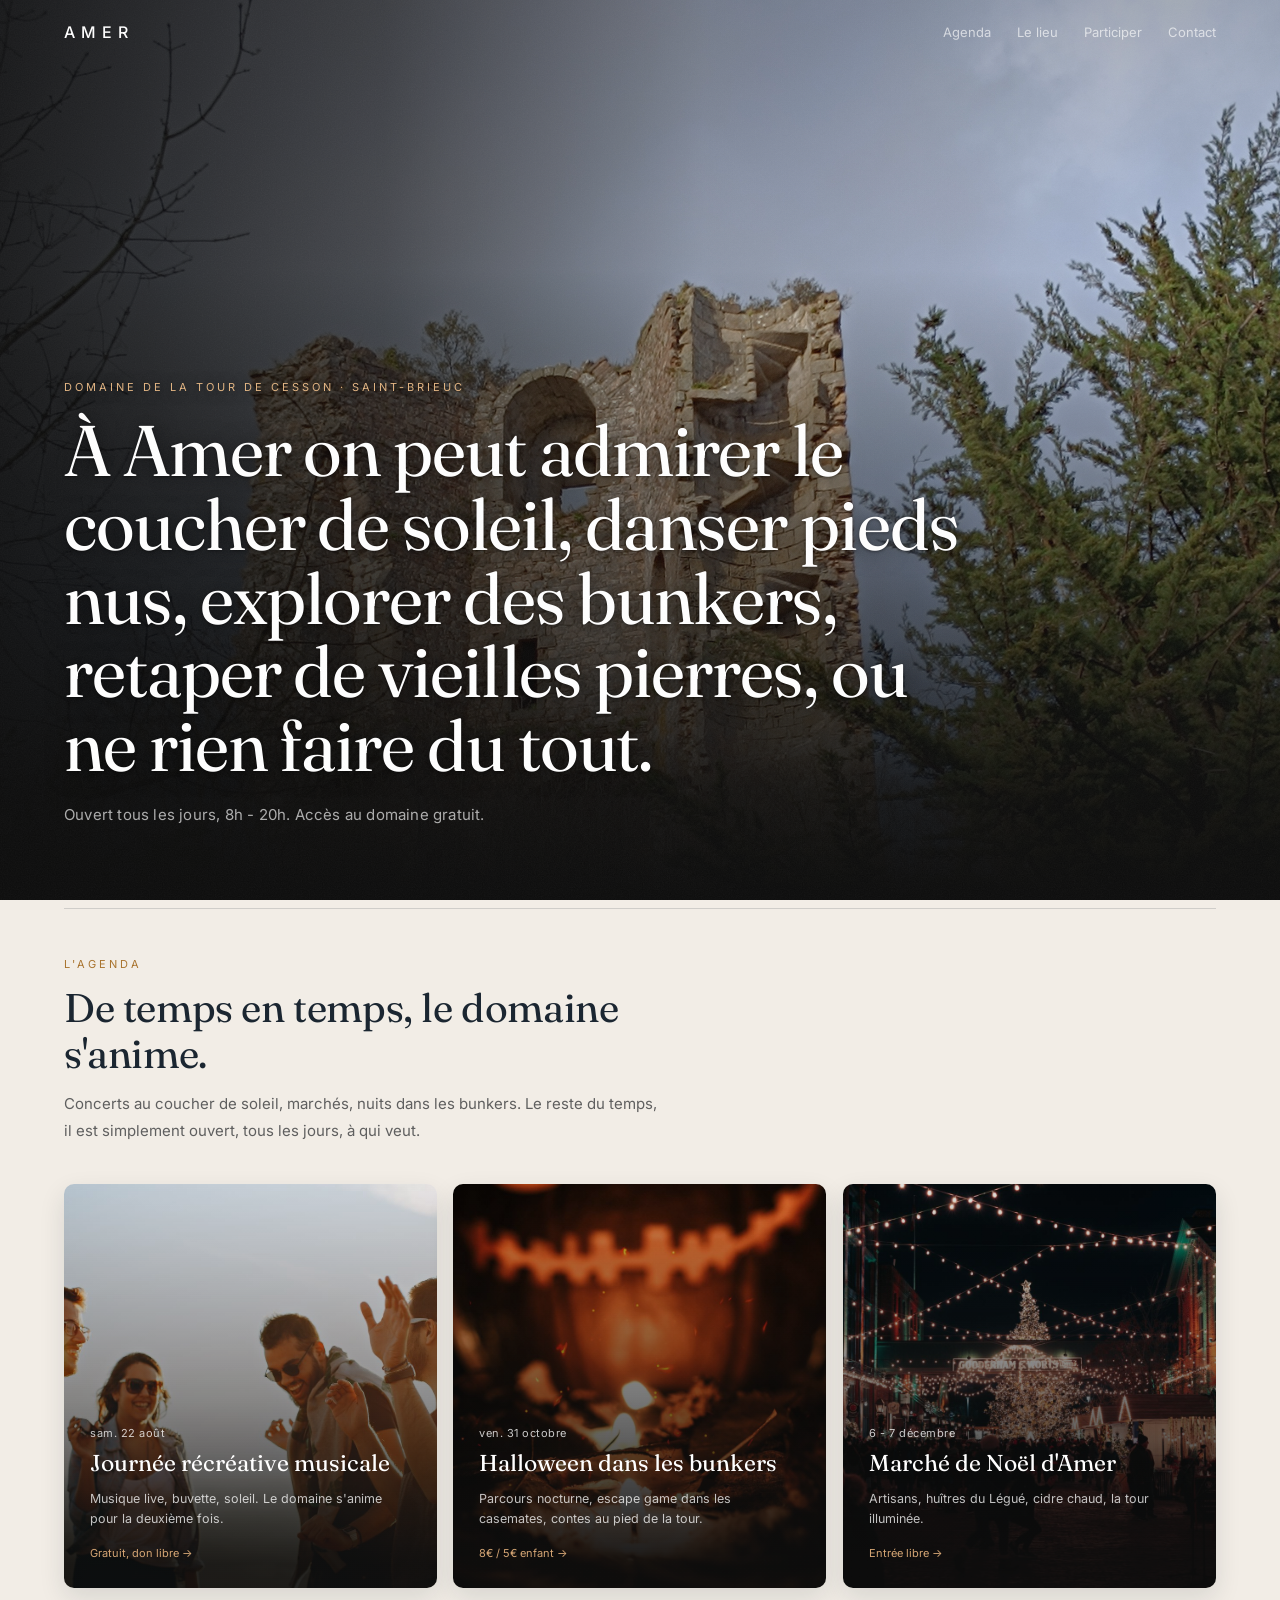
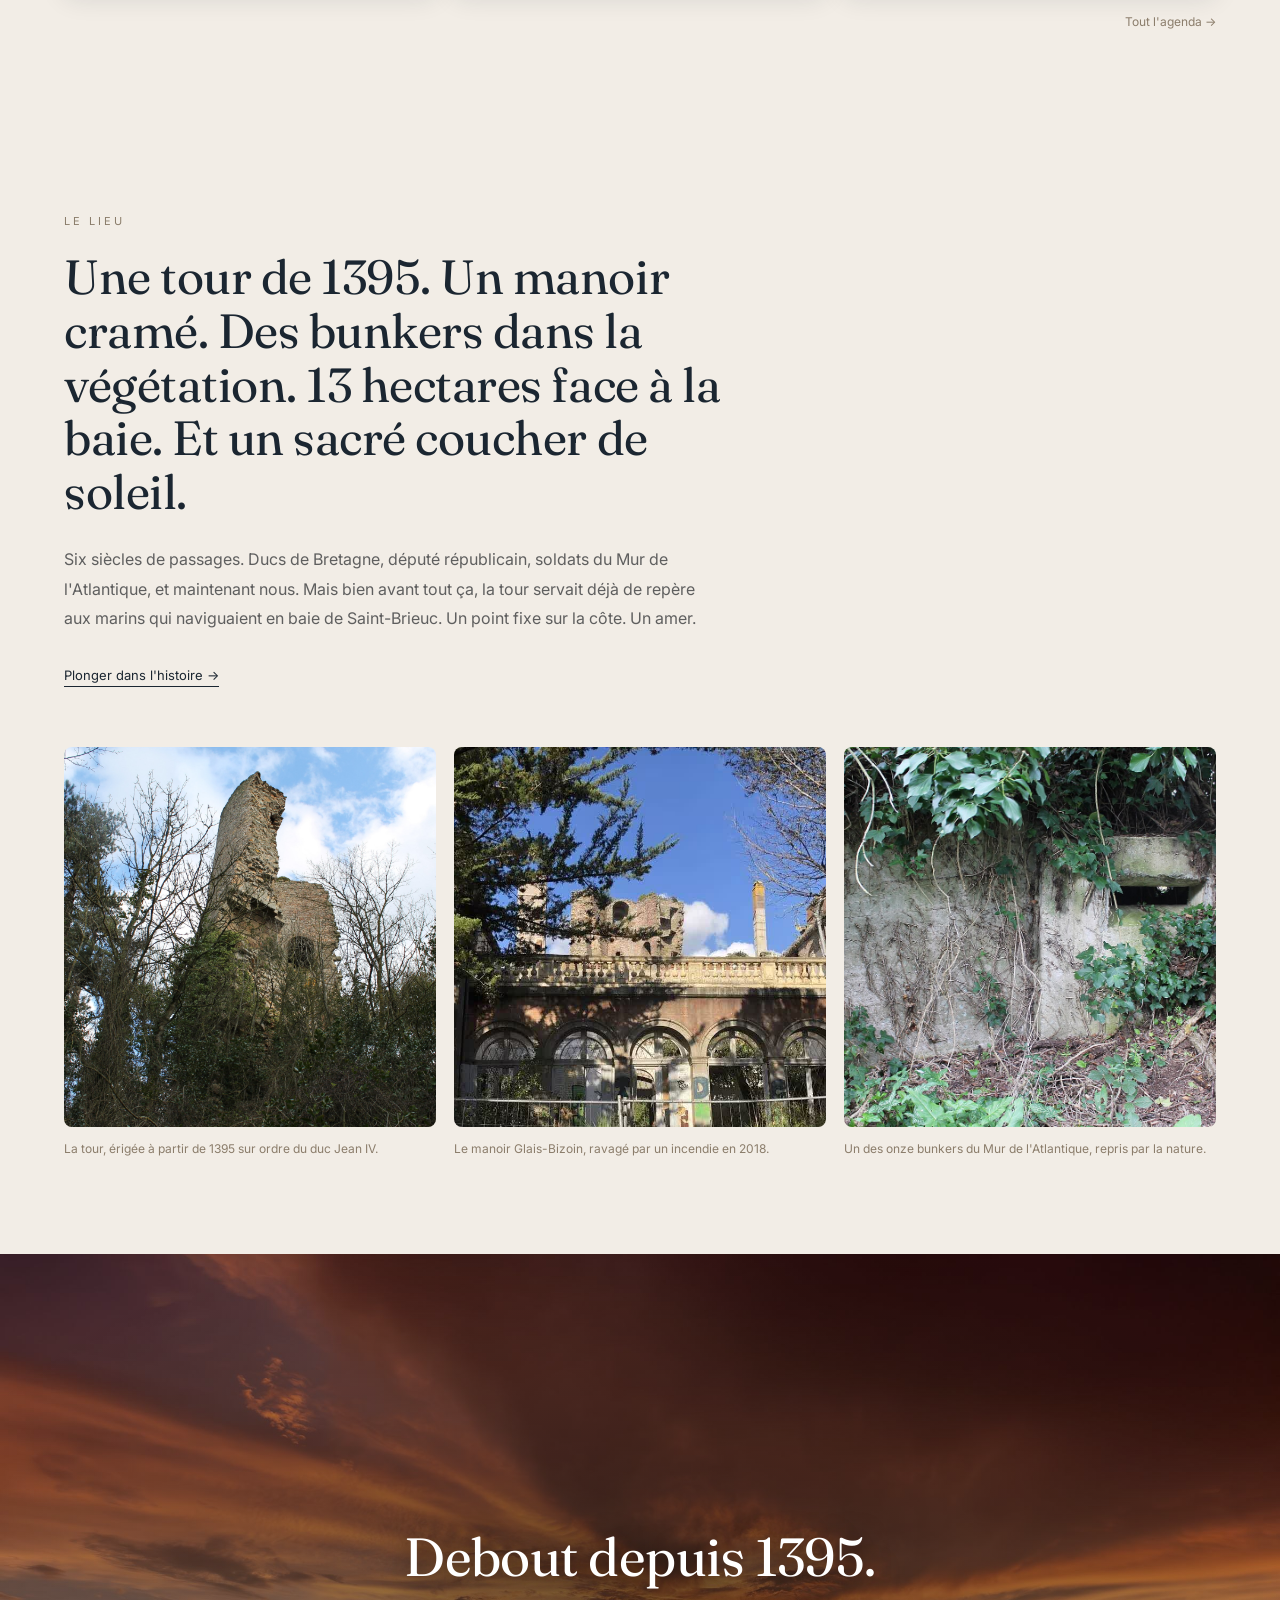
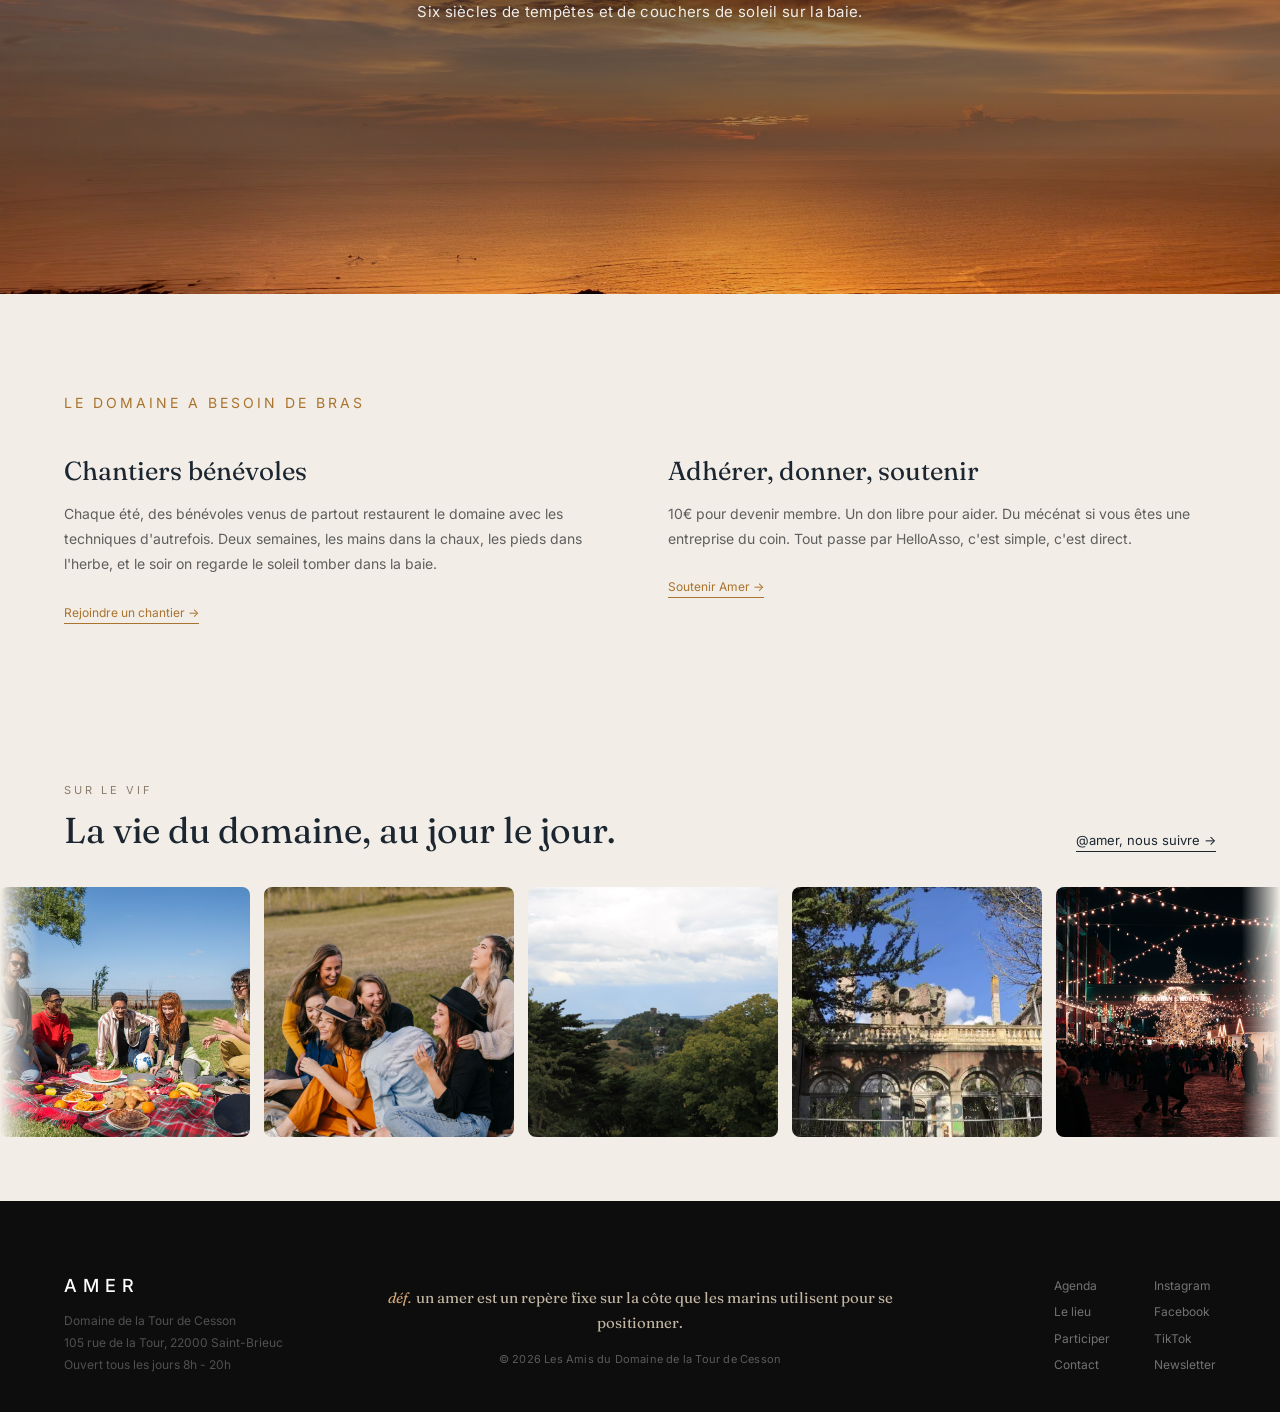
==== commit 1be0fbf5: "Ajoute le favicon et retire les tags/filtres de l'agenda - favicon.png branche sur les 5 pages (et v" ====
--- a/index.html
+++ b/index.html
@@ -5,7 +5,7 @@
 <meta name="viewport" content="width=device-width, initial-scale=1">
 <title>AMER · Domaine de la Tour de Cesson, Saint-Brieuc</title>
 <meta name="description" content="Une tour de 1395, un manoir cramé, des bunkers dans la végétation, 13 hectares face à la baie de Saint-Brieuc. Amer, un repère pour la baie.">
-<link rel="icon" href="data:,">
+<link rel="icon" href="images/favicon.png">
 <link rel="preconnect" href="https://fonts.googleapis.com">
 <link rel="preconnect" href="https://fonts.gstatic.com" crossorigin>
 <link href="https://fonts.googleapis.com/css2?family=Fraunces:ital,opsz,wght@0,9..144,300..600;1,9..144,300..400&family=Inter:wght@300;400;500;600&display=swap" rel="stylesheet">
--- a/style.css
+++ b/style.css
@@ -22,6 +22,13 @@
   img{display:block;max-width:100%;}
   a{color:inherit;text-decoration:none;}
   .wrap{width:100%;}
+
+  /* grain discret sur tout le site (bruit SVG autonome, sans image externe) */
+  body::after{
+    content:"";position:fixed;inset:0;z-index:55;pointer-events:none;
+    opacity:.05;
+    background-image:url("data:image/svg+xml,%3Csvg xmlns='http://www.w3.org/2000/svg' width='160' height='160'%3E%3Cfilter id='n'%3E%3CfeTurbulence type='fractalNoise' baseFrequency='0.85' numOctaves='2' stitchTiles='stitch'/%3E%3CfeColorMatrix type='saturate' values='0'/%3E%3C/filter%3E%3Crect width='100%25' height='100%25' filter='url(%23n)'/%3E%3C/svg%3E");
+  }
   .eyebrow{font-size:11px;letter-spacing:3px;text-transform:uppercase;margin:0;}
   .voice{font-family:var(--font-voice);font-weight:400;}
 
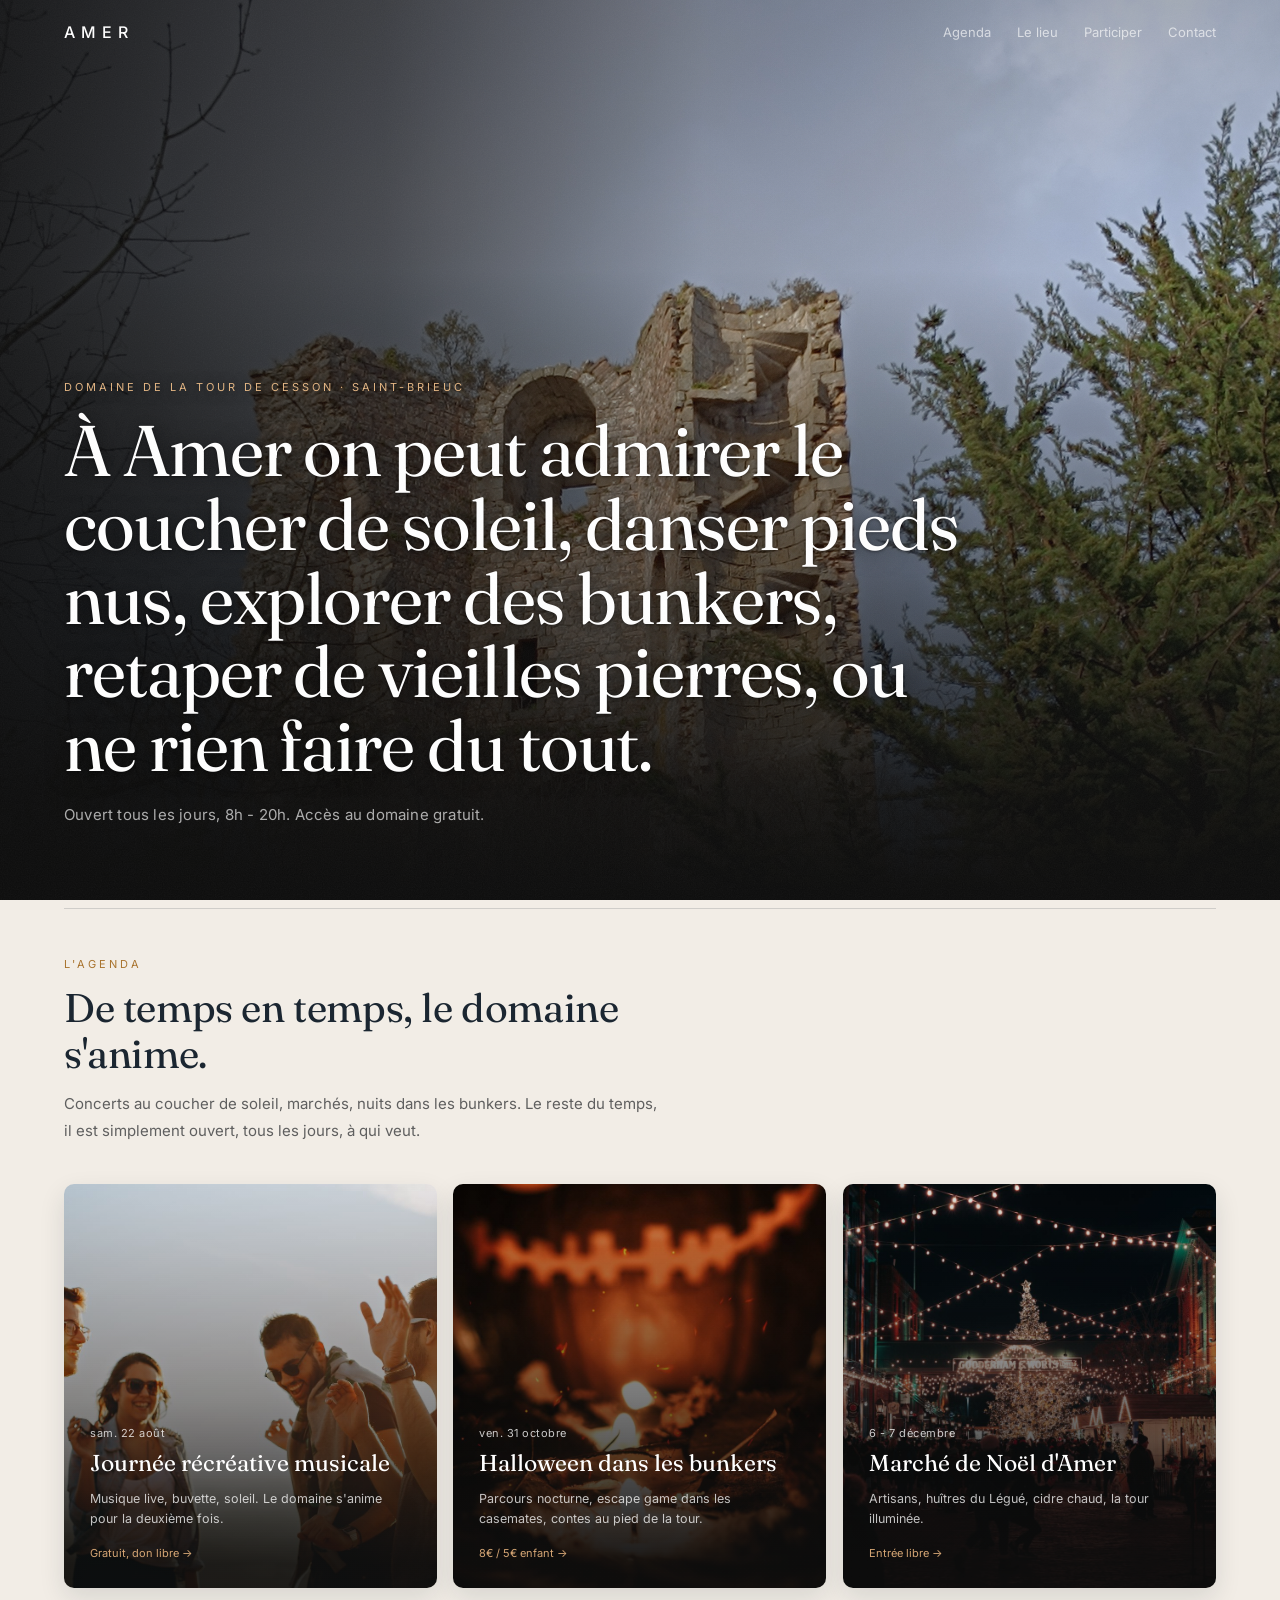
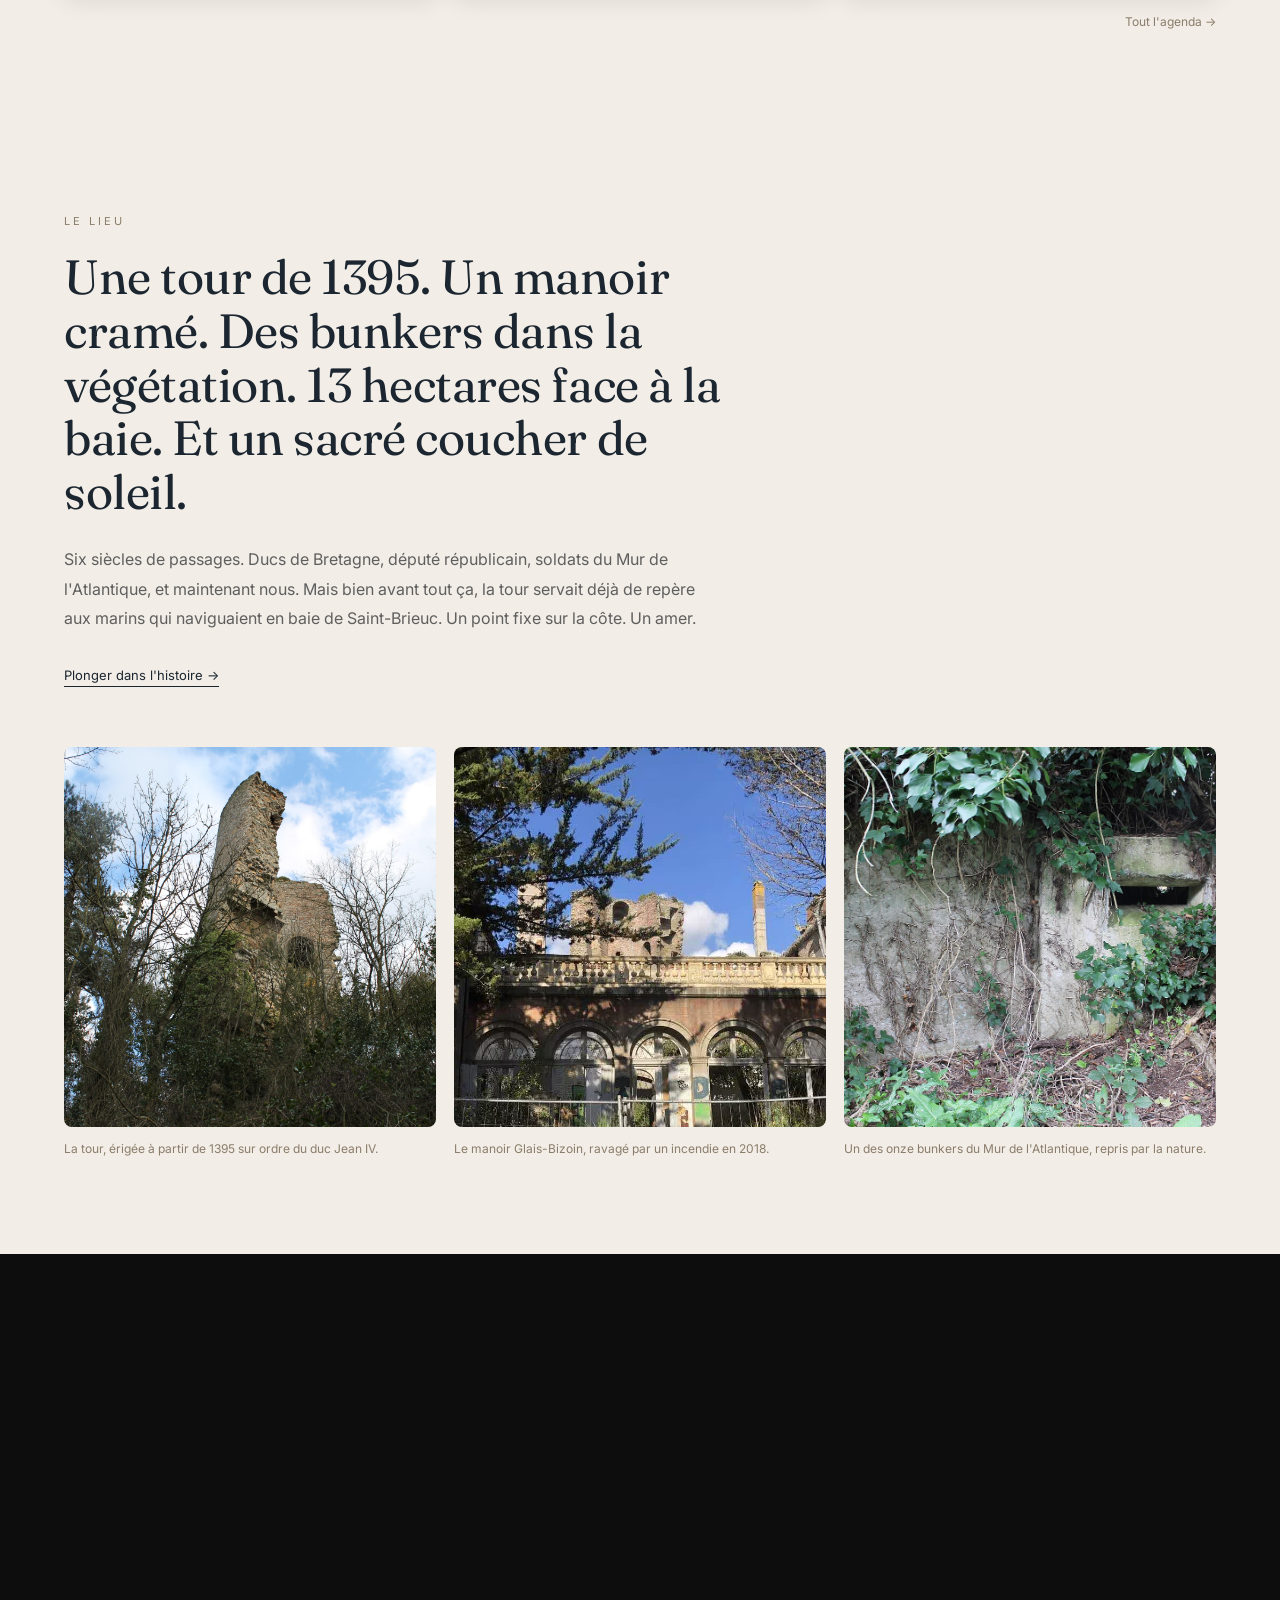
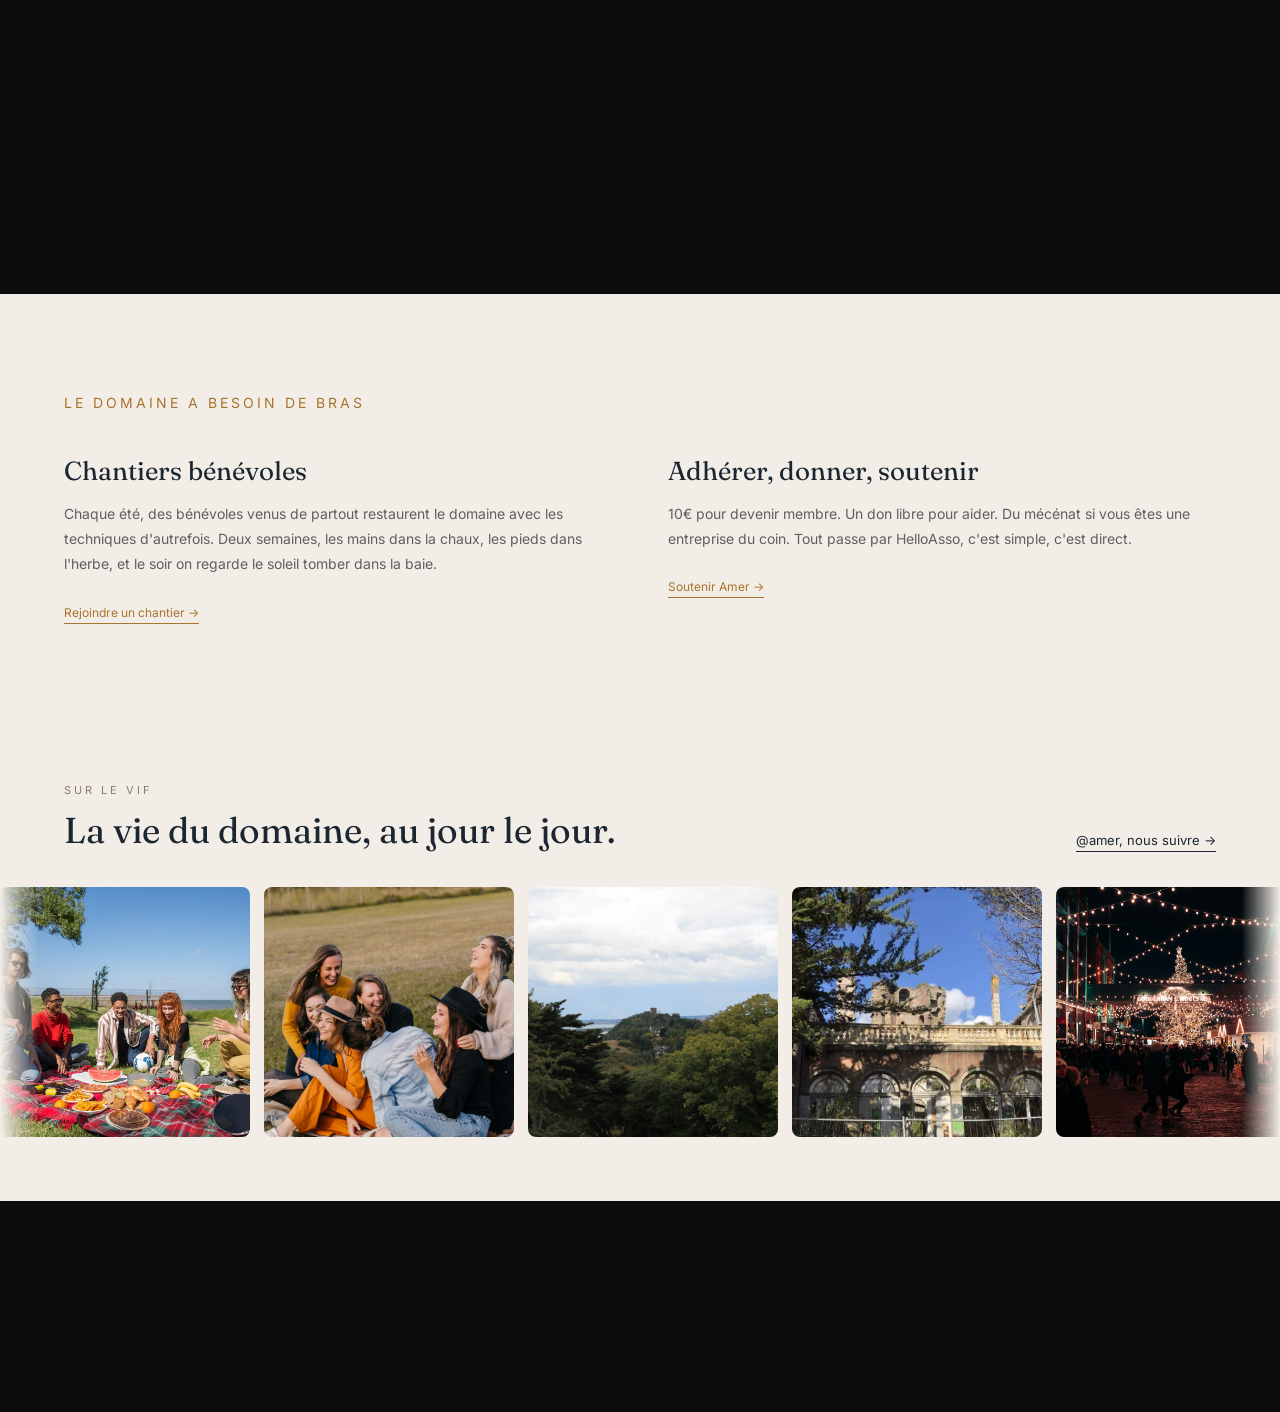
==== commit d0a4561a: "Refonte page Participer + coherence et fact-check du site - Participer : cartes-photo (facons d'aide" ====
--- a/index.html
+++ b/index.html
@@ -182,7 +182,7 @@
   <div class="foot-cols">
     <div class="foot-left">
       <span class="brand">AMER</span>
-      <p class="addr">Domaine de la Tour de Cesson<br>105 rue de la Tour, 22000 Saint-Brieuc<br>Ouvert tous les jours 8h - 20h</p>
+      <p class="addr">Domaine de la Tour de Cesson<br>rue de la Tour, 22000 Saint-Brieuc<br>Ouvert tous les jours 8h - 20h</p>
     </div>
     <div class="foot-center">
       <p class="foot-def"><span class="def-tag">déf.</span>un amer est un repère fixe sur la côte que les marins utilisent pour se positionner.</p>
--- a/style.css
+++ b/style.css
@@ -8,10 +8,14 @@
     --amber-ink:#A9742F;   /* amber lisible sur fond clair */
     --stone:#8B7D6B;
   }
+  /* la page gere ses propres couleurs : empeche l'auto dark-mode des
+     navigateurs mobiles de recolorer le creme en blanc */
+  :root{color-scheme:only light;}
   *{box-sizing:border-box;}
-  html{scroll-behavior:smooth;}
+  html{scroll-behavior:smooth;overflow-x:hidden;}
   body{
     margin:0;
+    overflow-x:hidden;
     background:var(--ink);
     color:#fff;
     font-family:var(--font-sans);
@@ -65,6 +69,7 @@
     text-shadow:0 2px 22px rgba(0,0,0,.6), 0 1px 3px rgba(0,0,0,.45);
   }
   .hero-content .sub{font-size:15px;letter-spacing:.2px;color:rgba(255,255,255,.66);margin:0;}
+  .hero-content h1,.page-hero h1{overflow-wrap:break-word;}
 
   /* ---------- ARROW ---------- */
   .arw{font-style:normal;}
@@ -267,7 +272,7 @@
 }
 @media(max-width:560px){
   .page-hero .ph-content{padding-left:22px;padding-right:22px;}
-  .story.pad,.stats-band.pad{padding-left:22px;padding-right:22px;}
+  .story.pad,.stats-band.pad,.tour-vision.pad{padding-left:22px;padding-right:22px;}
 }
 
 /* ============================================================
@@ -304,20 +309,58 @@
 .howto{background:#E8E3DB;border-radius:10px;padding:22px;margin:0 0 22px;}
 .howto .t{font-size:13px;color:var(--night);font-weight:600;margin:0 0 8px;}
 .howto p{font-size:13px;color:#5f5f5f;line-height:1.7;margin:0;max-width:none;}
-.offer-grid{display:grid;grid-template-columns:1fr 1fr;gap:36px;margin-top:40px;}
-.offer{padding:38px;background:rgba(255,255,255,.04);border-radius:14px;border:.5px solid rgba(255,255,255,.09);}
-.offer h3{font-family:var(--font-voice);font-weight:400;font-size:26px;color:#fff;margin:0 0 14px;}
-.offer .big-price{font-family:var(--font-voice);font-size:clamp(36px,4.4vw,48px);color:var(--amber);margin:0 0 10px;line-height:1;}
-.offer .big-price span{font-size:16px;color:var(--stone);}
-.offer p{font-size:14px;color:rgba(255,255,255,.58);line-height:1.7;margin:0 0 22px;}
-.offer .note{background:rgba(255,255,255,.06);border-radius:8px;padding:16px;margin:0 0 24px;}
-.offer .note p{font-size:13px;color:rgba(255,255,255,.72);margin:0;line-height:1.7;}
-.btn-amber{display:inline-block;background:var(--amber);color:var(--night);padding:12px 28px;border-radius:7px;font-size:14px;font-weight:500;transition:opacity .2s,transform .2s;}
-.btn-amber:hover{opacity:.9;transform:translateY(-1px);}
-.btn-ghost{display:inline-block;border:1px solid var(--amber);color:var(--amber);padding:12px 28px;border-radius:7px;font-size:14px;transition:background .2s;}
-.btn-ghost:hover{background:rgba(212,165,116,.12);}
+/* ---- Soutenir : deux colonnes de texte separees par un filet, sans carte ---- */
+.support-grid{display:grid;grid-template-columns:1fr 1fr;margin-top:48px;}
+.support-col:first-child{padding-right:56px;}
+.support-col + .support-col{border-left:1px solid rgba(212,165,116,.28);padding-left:56px;}
+.support-col h3{font-family:var(--font-voice);font-weight:400;font-size:clamp(24px,3vw,30px);color:#fff;margin:0 0 14px;line-height:1.1;}
+.support-col .sr-price{font-family:var(--font-voice);font-size:clamp(48px,6vw,68px);color:var(--amber);line-height:.95;margin:0 0 22px;max-width:none;}
+.support-col .sr-price span{font-size:18px;color:var(--stone);letter-spacing:.3px;}
+.support-col > p{font-size:15px;color:rgba(255,255,255,.7);line-height:1.8;margin:0 0 22px;max-width:460px;}
+.support-col .sr-fisc{font-size:13.5px;color:rgba(255,255,255,.56);border-left:2px solid rgba(212,165,116,.55);padding-left:16px;}
+.btn-amber{display:inline-block;background:var(--amber);color:var(--night);padding:15px 34px;border-radius:8px;font-size:15px;font-weight:500;letter-spacing:.2px;transition:opacity .2s,transform .2s;}
+.btn-amber:hover{opacity:.92;transform:translateY(-1px);}
+.btn-ghost{display:inline-block;border:1px solid var(--amber);color:var(--amber);padding:15px 34px;border-radius:8px;font-size:15px;letter-spacing:.2px;transition:background .2s,transform .2s;}
+.btn-ghost:hover{background:rgba(212,165,116,.12);transform:translateY(-1px);}
+/* la fleche glisse au survol du bouton */
+.btn-amber .arw,.btn-ghost .arw,.btn-ink .arw{display:inline-block;margin-left:2px;transition:transform .25s cubic-bezier(.19,1,.22,1);}
+.btn-amber:hover .arw,.btn-ghost:hover .arw,.btn-ink:hover .arw{transform:translateX(5px);}
 .band-center{text-align:center;}
 .band-center .q{font-family:var(--font-voice);font-size:clamp(22px,3vw,30px);line-height:1.3;color:var(--night);margin:0 0 18px;}
+
+/* ---- En-tetes de section reutilisables ---- */
+.sec-head{max-width:680px;}
+.sec-head .eyebrow{color:var(--amber-ink);margin-bottom:14px;}
+.sec-head h2{font-family:var(--font-voice);font-weight:400;font-size:clamp(28px,3.8vw,46px);line-height:1.12;letter-spacing:-.01em;color:var(--night);margin:0;}
+.sec-sub{font-size:15px;color:#5f5f5f;line-height:1.85;margin:18px 0 0;max-width:600px;}
+.cta-line{margin:32px 0 0;}
+/* sous-titre (rang inferieur : ex. calendrier dans la section chantiers) */
+.sub-head{margin:80px 0 0;}
+.sub-head .eyebrow{color:var(--amber-ink);margin-bottom:10px;}
+.sub-head h3{font-family:var(--font-voice);font-weight:400;font-size:clamp(20px,2.4vw,28px);line-height:1.2;letter-spacing:-.005em;color:var(--night);margin:0;}
+
+/* ---- Grilles de cartes-photo (memes cartes .ev que l'accueil) ---- */
+.act-grid{display:grid;grid-template-columns:repeat(3,1fr);gap:16px;margin-top:36px;}
+.act-grid2{display:grid;grid-template-columns:1fr 1fr;gap:16px;margin-top:34px;}
+@media(max-width:820px){.act-grid{grid-template-columns:1fr 1fr;}}
+@media(max-width:560px){.act-grid,.act-grid2{grid-template-columns:1fr;}}
+
+/* ---- Bloc vision : la Tour, un chantier ouvert (modele Guedelon) ---- */
+.tour-vision{position:relative;background:#10171d;color:#fff;overflow:hidden;}
+.tour-vision::before{
+  content:"";position:absolute;inset:0;
+  background-image:
+    linear-gradient(to right, rgba(13,13,13,.9) 0%, rgba(13,13,13,.62) 42%, rgba(13,13,13,.25) 78%, rgba(13,13,13,.12) 100%),
+    linear-gradient(to bottom, rgba(13,13,13,.45) 0%, rgba(13,13,13,.2) 40%, rgba(13,13,13,.55) 100%),
+    url('images/tour-b.jpg');
+  background-size:cover;background-position:center;
+}
+.tv-inner{position:relative;z-index:2;max-width:760px;}
+.tv-inner .eyebrow{color:var(--amber);margin-bottom:16px;}
+.tv-inner h2{font-family:var(--font-voice);font-weight:400;font-size:clamp(28px,4vw,48px);line-height:1.12;letter-spacing:-.01em;margin:0 0 24px;color:#fff;}
+.tv-lead{font-size:16px;color:rgba(255,255,255,.84);line-height:1.85;margin:0 0 22px;}
+.tv-ref{font-size:15px;color:rgba(255,255,255,.72);line-height:1.8;margin:0 0 26px;border-left:2px solid var(--amber);padding-left:18px;}
+.tv-note{font-size:13px;color:rgba(255,255,255,.56);line-height:1.7;margin:0 0 32px;}
 
 /* ============================================================
    CONTACT
@@ -337,8 +380,8 @@
 .field input,.field textarea{width:100%;padding:11px 14px;border:.5px solid rgba(139,125,107,.3);border-radius:7px;font-size:14px;background:#FAFAF7;font-family:inherit;color:var(--ink);}
 .field input:focus,.field textarea:focus{outline:none;border-color:var(--amber-ink);background:#fff;}
 .field textarea{resize:vertical;}
-.btn-ink{background:var(--night);color:#fff;padding:12px 30px;border:none;border-radius:7px;font-size:14px;cursor:pointer;font-family:inherit;transition:opacity .2s;}
-.btn-ink:hover{opacity:.9;}
+.btn-ink{display:inline-block;background:var(--night);color:#fff;padding:15px 34px;border:none;border-radius:8px;font-size:15px;letter-spacing:.2px;cursor:pointer;font-family:inherit;transition:opacity .2s,transform .2s;}
+.btn-ink:hover{opacity:.9;transform:translateY(-1px);}
 .map-ph{margin-top:20px;background:#DED8CE;border-radius:12px;height:220px;display:flex;align-items:center;justify-content:center;position:relative;overflow:hidden;}
 .map-ph::before{content:"";position:absolute;inset:0;background:repeating-linear-gradient(45deg,transparent,transparent 22px,rgba(139,125,107,.09) 22px,rgba(139,125,107,.09) 44px);}
 .map-ph .pin{position:relative;text-align:center;color:var(--stone);}
@@ -348,7 +391,10 @@
 @media(max-width:820px){
   .ag-row{grid-template-columns:1fr;gap:20px;}
   .past-grid{grid-template-columns:1fr;}
-  .offer-grid,.contact-grid{grid-template-columns:1fr;gap:34px;}
+  .contact-grid{grid-template-columns:1fr;gap:34px;}
+  .support-grid{grid-template-columns:1fr;}
+  .support-col:first-child{padding-right:0;padding-bottom:38px;}
+  .support-col + .support-col{border-left:none;border-top:1px solid rgba(212,165,116,.28);padding-left:0;padding-top:38px;}
 }
 
 /* ============================================================
@@ -379,4 +425,37 @@
 .stnav nav{display:flex;gap:24px;font-size:12px;}
 .stnav nav a{color:rgba(255,255,255,.62);transition:color .2s;}
 .stnav nav a:hover,.stnav nav a.active{color:var(--amber);}
-@media(max-width:560px){ .stnav nav{display:none;} }
+
+/* ---- Menu mobile (hamburger) ---- */
+.burger{display:none;}
+.mobile-menu{display:none;}
+@media(max-width:560px){
+  /* sur mobile, la barre condensee laisse place au bouton menu */
+  .stnav{display:none;}
+
+  .burger{
+    display:flex;flex-direction:column;justify-content:center;align-items:center;gap:5px;
+    position:fixed;top:12px;right:16px;z-index:90;
+    width:46px;height:46px;padding:0;
+    background:rgba(13,13,13,.55);border:none;border-radius:9px;cursor:pointer;
+    -webkit-backdrop-filter:blur(6px);backdrop-filter:blur(6px);
+  }
+  .burger span{display:block;width:22px;height:2px;background:#fff;border-radius:2px;transition:transform .3s,opacity .3s;}
+  .burger.open span:nth-child(1){transform:translateY(7px) rotate(45deg);}
+  .burger.open span:nth-child(2){opacity:0;}
+  .burger.open span:nth-child(3){transform:translateY(-7px) rotate(-45deg);}
+
+  .mobile-menu{
+    display:flex;flex-direction:column;justify-content:center;align-items:center;
+    position:fixed;inset:0;z-index:85;
+    background:#0D0D0D;
+    opacity:0;pointer-events:none;transition:opacity .3s;
+  }
+  .mobile-menu nav{display:flex;flex-direction:column;text-align:center;gap:6px;}
+  .mobile-menu a{font-family:var(--font-voice);font-size:30px;color:#fff;padding:10px 20px;transition:color .2s;}
+  .mobile-menu a.active{color:var(--amber);}
+  body.menu-open{overflow:hidden;}
+  body.menu-open .mobile-menu{opacity:1;pointer-events:auto;}
+
+  .foot-right{gap:28px;}
+}
